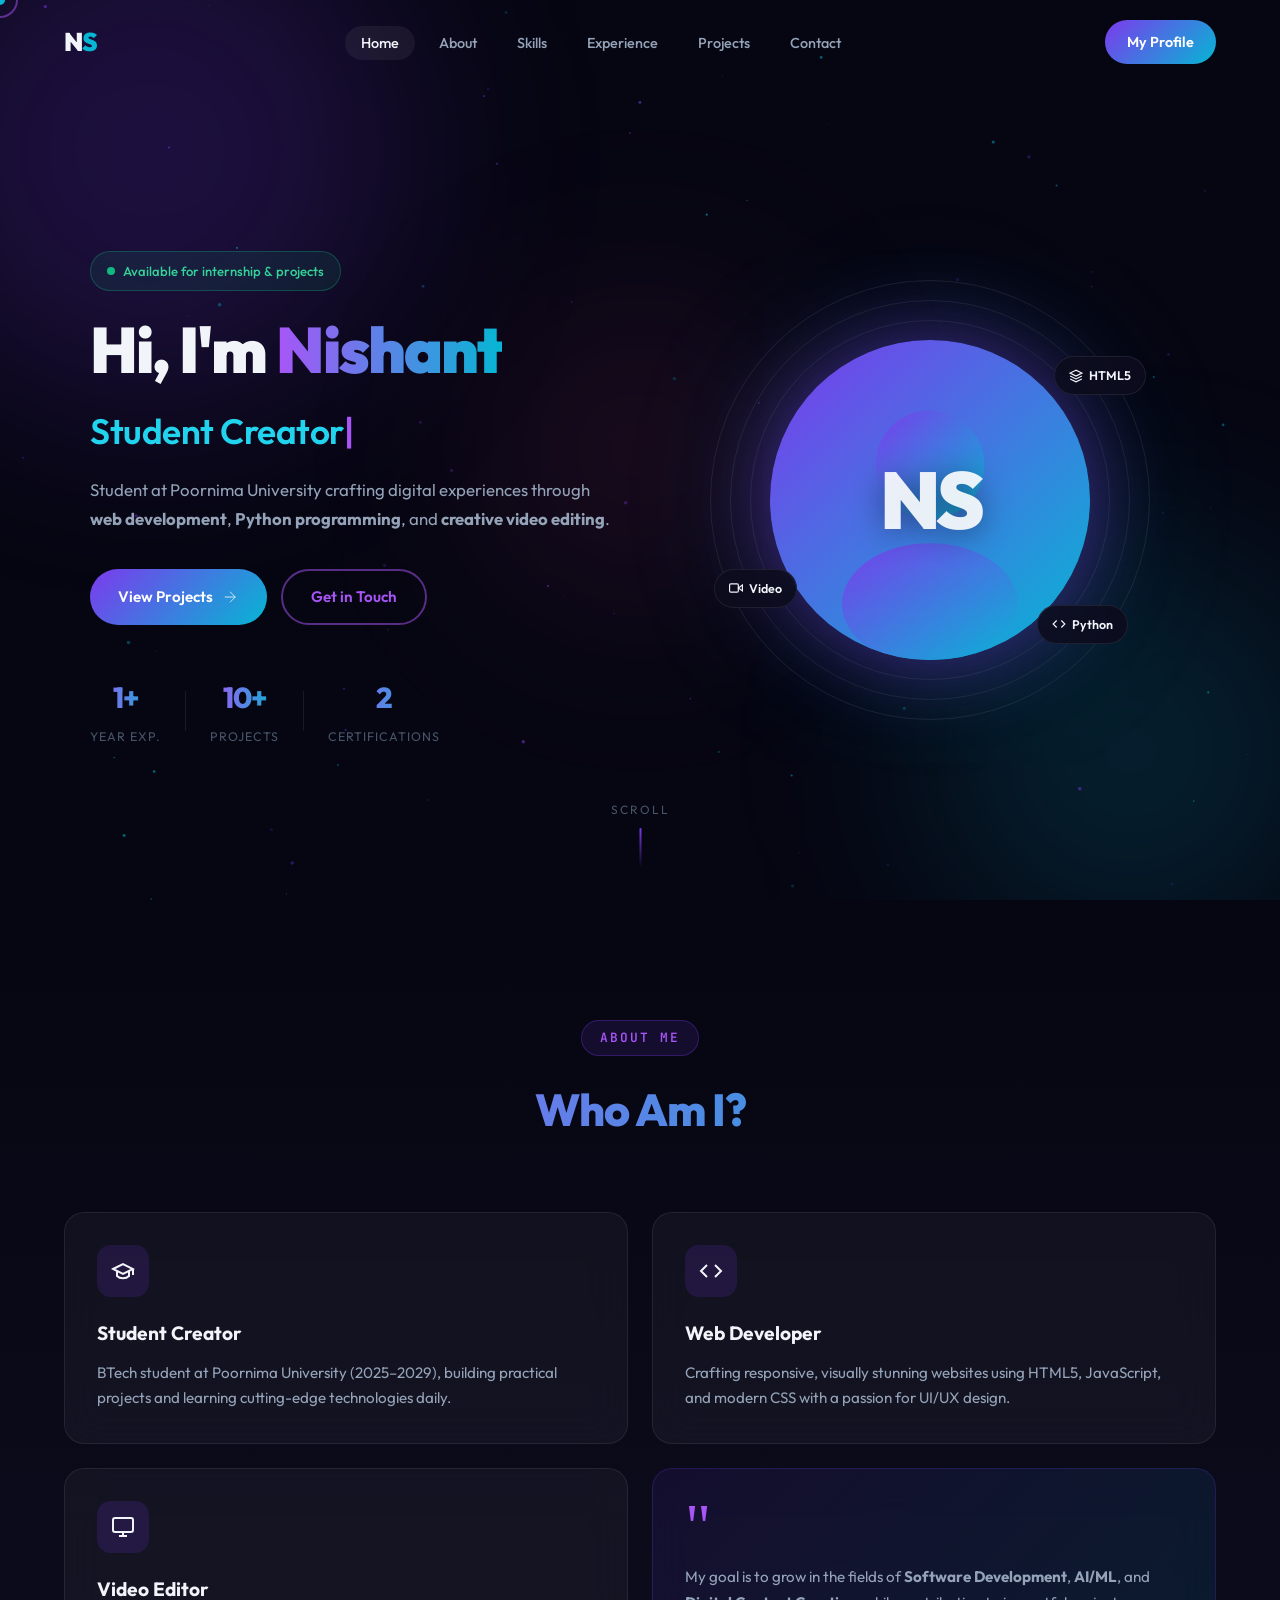
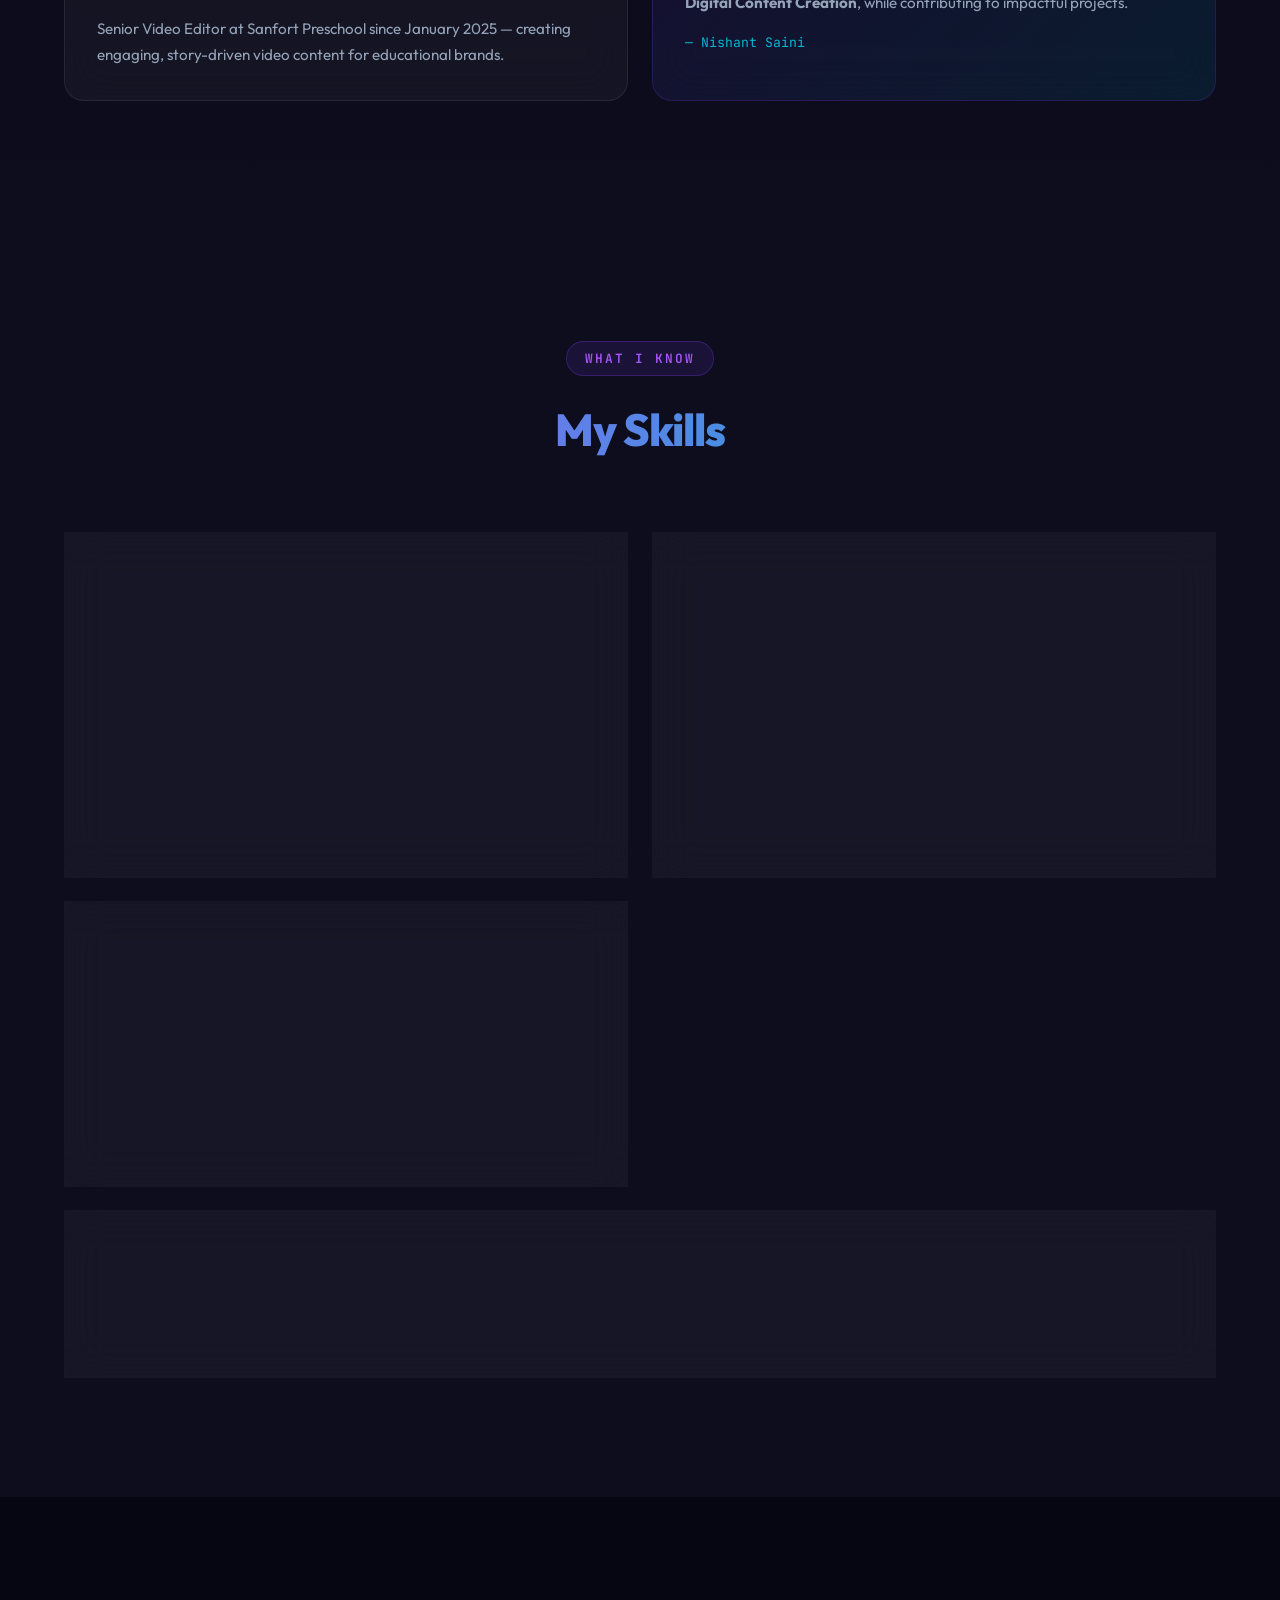
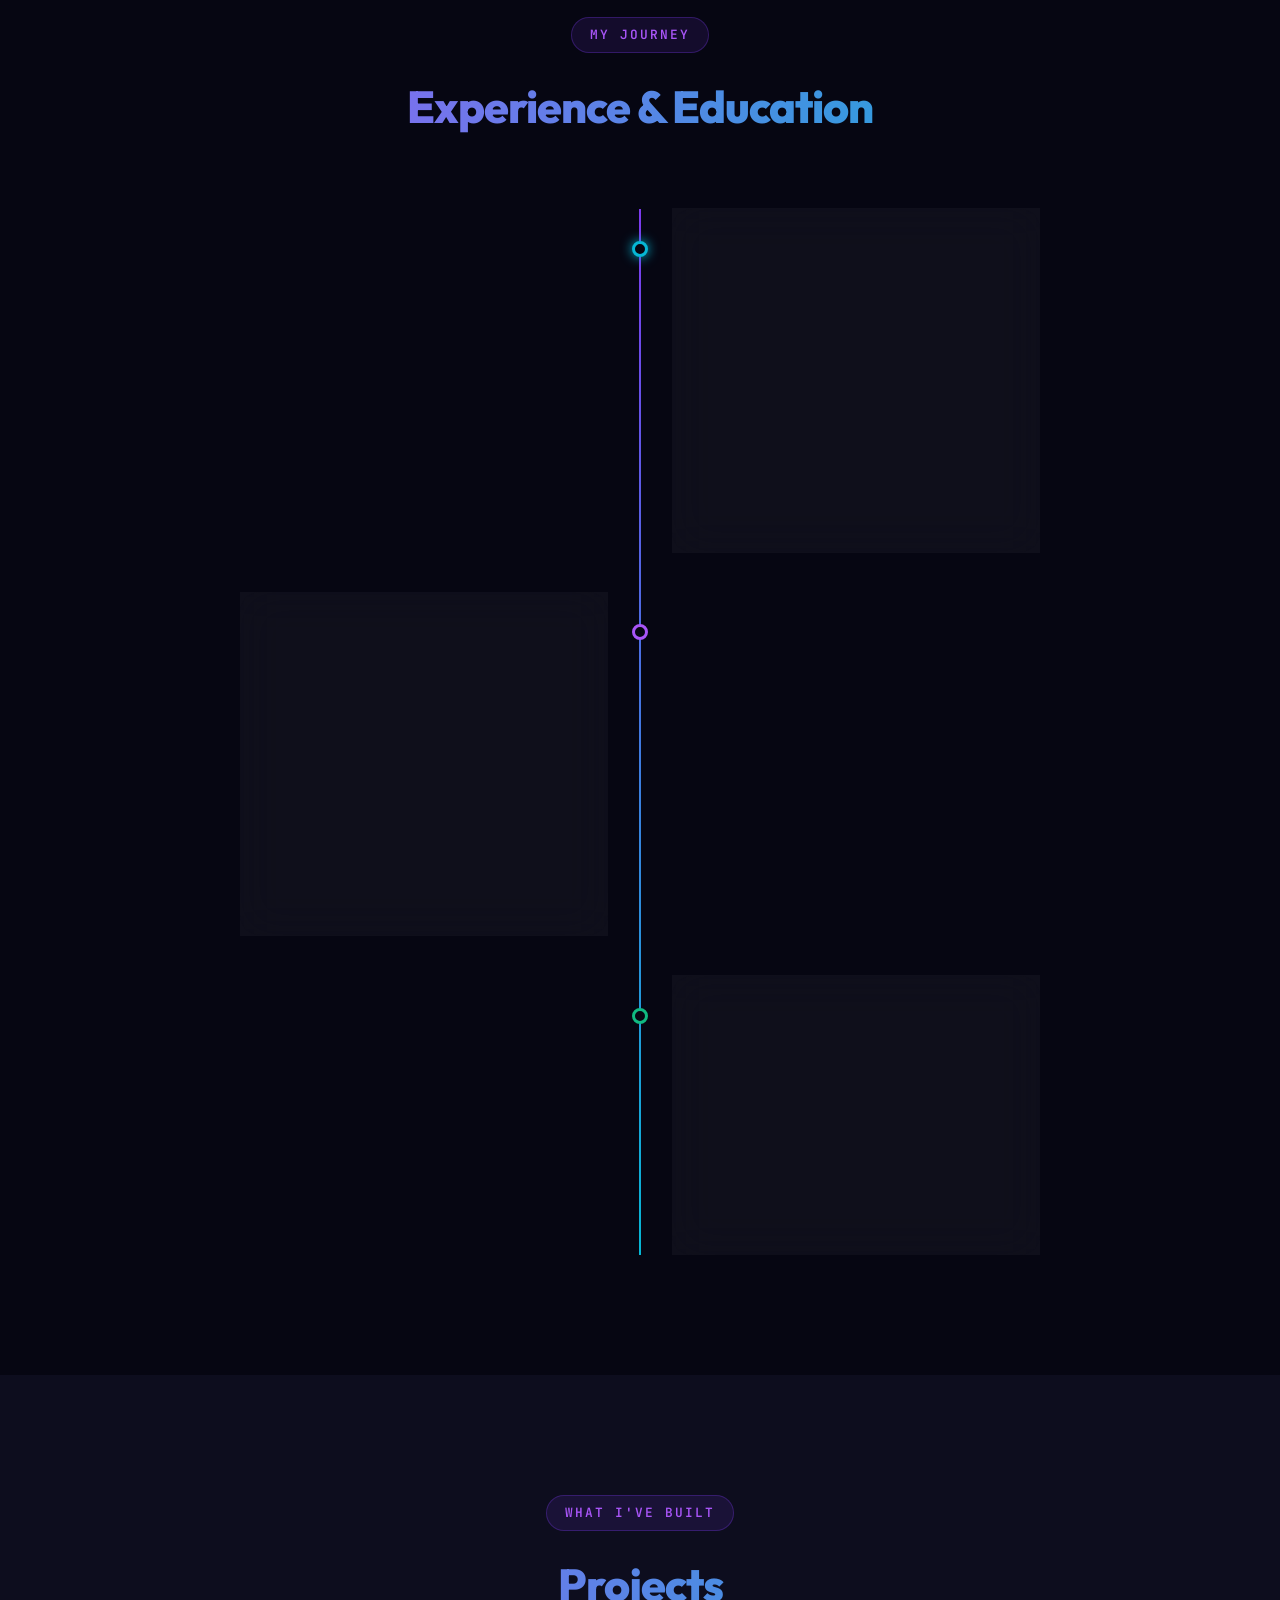
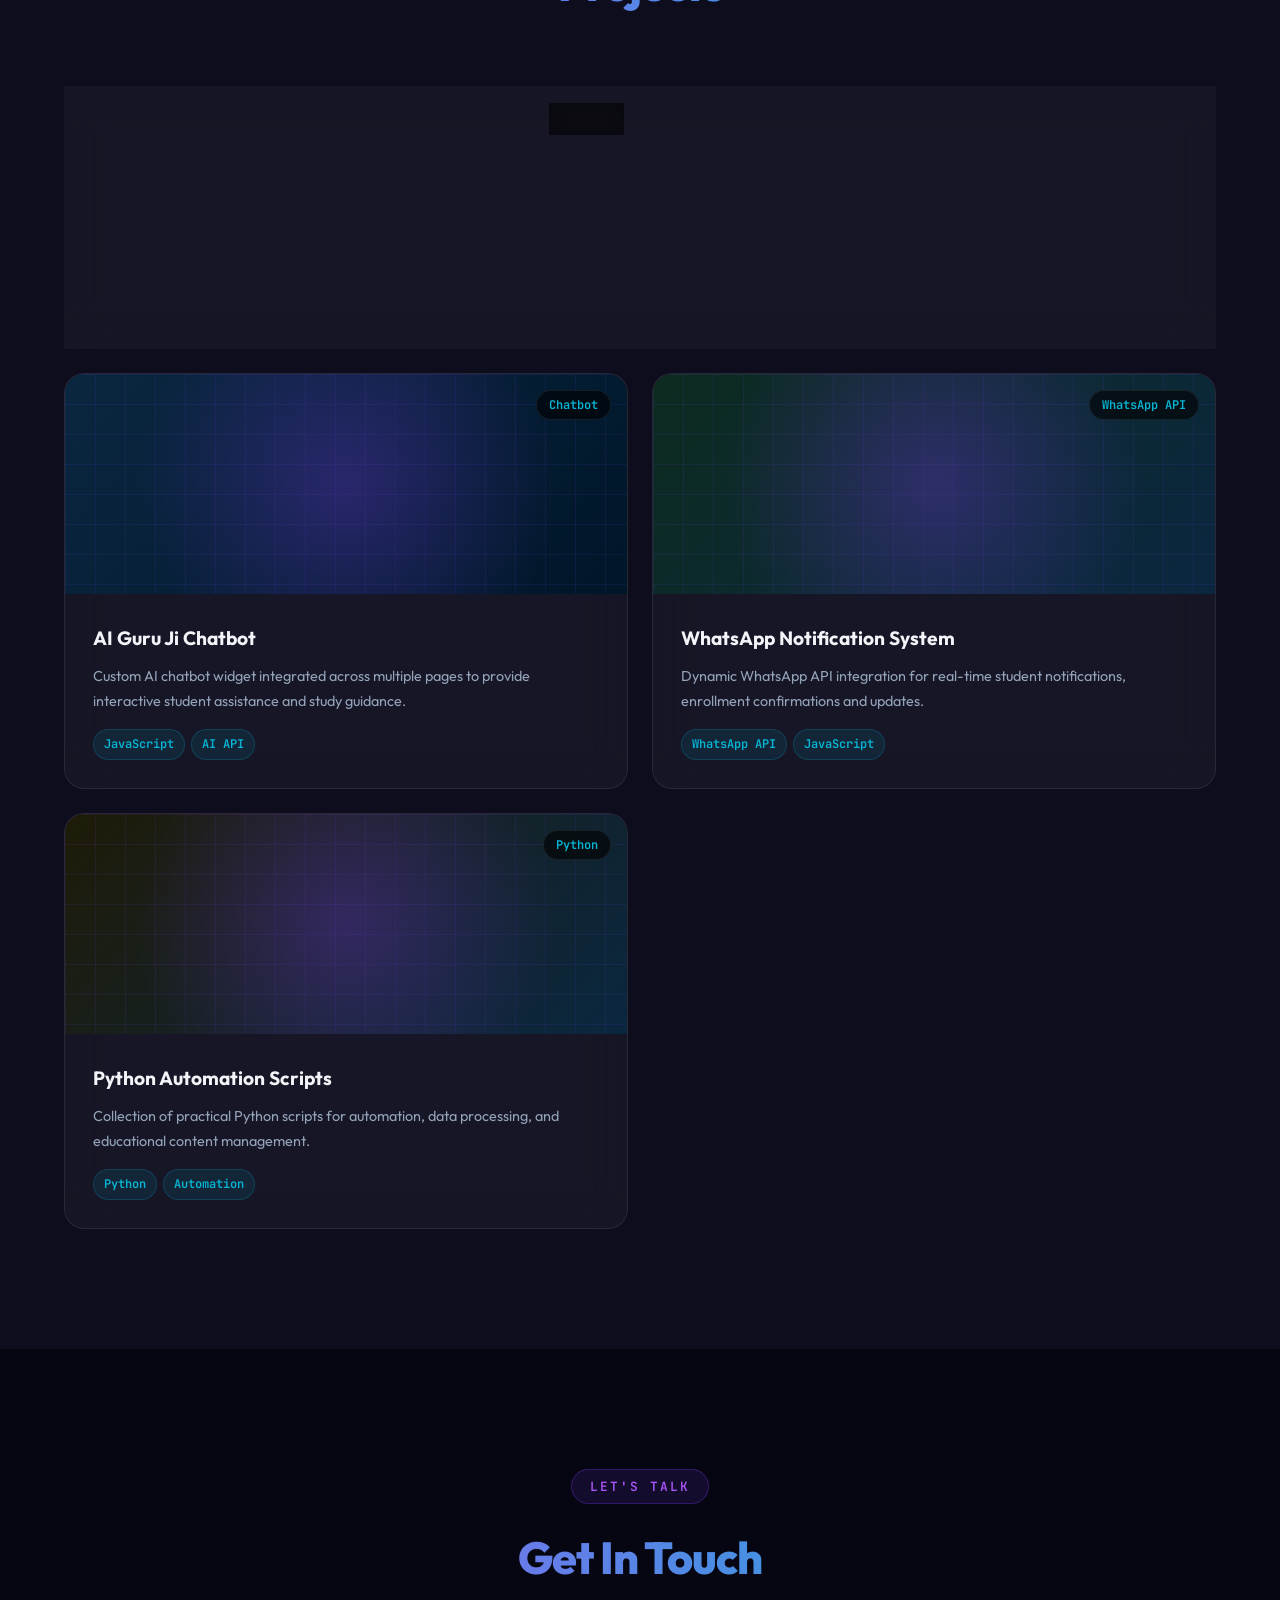
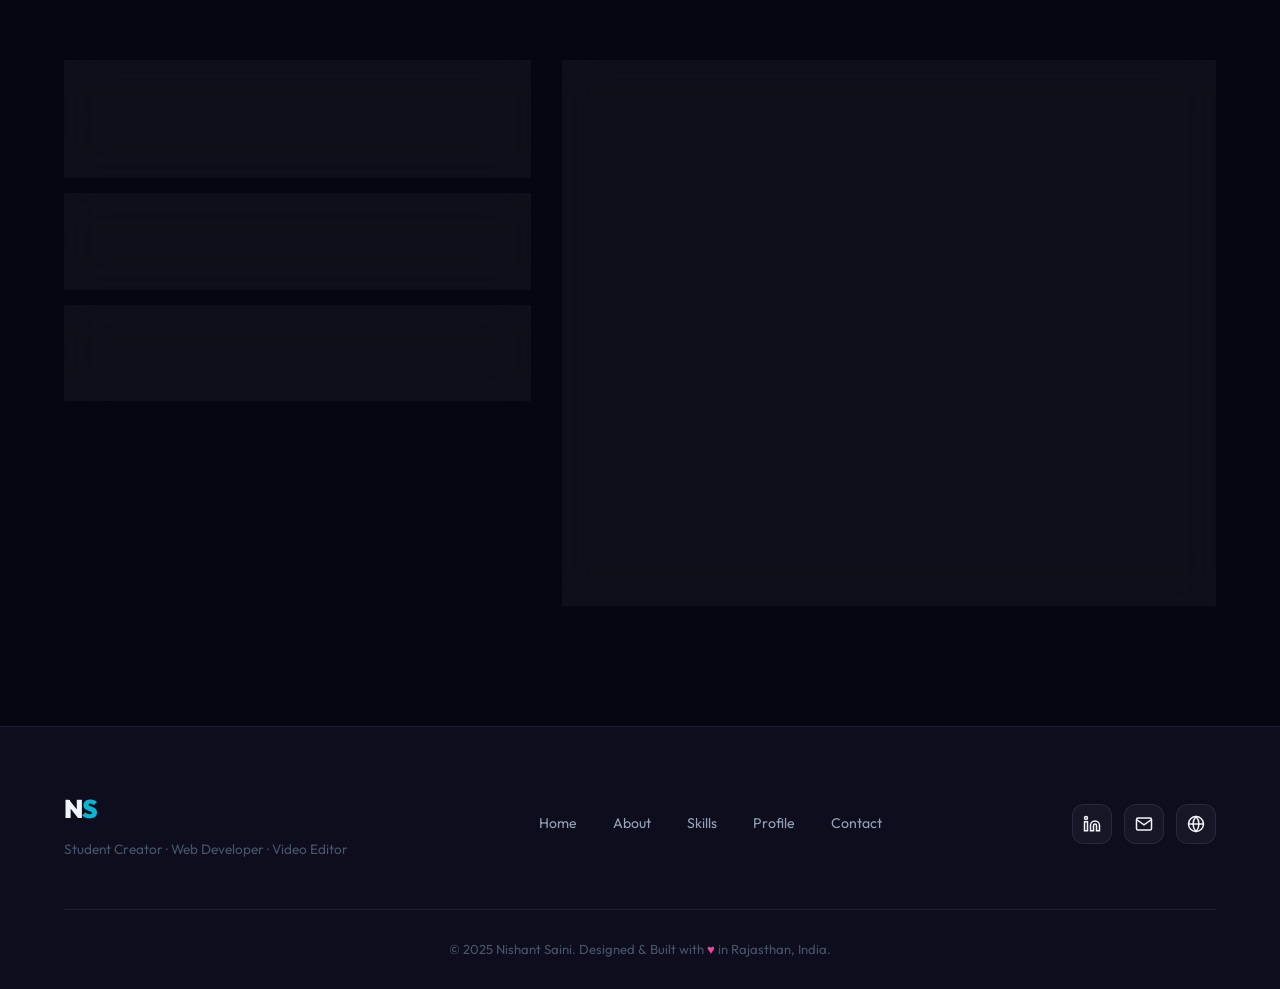
==== index.html @ 7b992e28 "Add files via upload" ====
<!DOCTYPE html>
<html lang="en">
<head>
  <meta charset="UTF-8" />
  <meta name="viewport" content="width=device-width, initial-scale=1.0" />
  <title>Nishant Saini | Web Developer & Student Creator</title>
  <meta name="description" content="Portfolio of Nishant Saini – Web Developer, Python Programmer & Video Editor studying at Poornima University, Jaipur." />
  <link rel="preconnect" href="https://fonts.googleapis.com" />
  <link rel="preconnect" href="https://fonts.gstatic.com" crossorigin />
  <link href="https://fonts.googleapis.com/css2?family=Outfit:wght@300;400;500;600;700;800;900&family=JetBrains+Mono:wght@400;500;700&display=swap" rel="stylesheet" />
  <link rel="stylesheet" href="style.css" />
</head>
<body>

  <!-- ───────────── CURSOR ───────────── -->
  <div class="cursor" id="cursor"></div>
  <div class="cursor-follower" id="cursorFollower"></div>

  <!-- ───────────── LOADER ───────────── -->
  <div class="loader" id="loader">
    <div class="loader-inner">
      <span class="loader-text">N<span class="accent">S</span></span>
      <div class="loader-bar"><div class="loader-fill"></div></div>
    </div>
  </div>

  <!-- ───────────── NAV ───────────── -->
  <nav class="navbar" id="navbar">
    <div class="nav-container">
      <a href="index.html" class="nav-logo">N<span class="accent">S</span></a>
      <ul class="nav-links" id="navLinks">
        <li><a href="#home" class="nav-link active" data-text="Home">Home</a></li>
        <li><a href="#about" class="nav-link" data-text="About">About</a></li>
        <li><a href="#skills" class="nav-link" data-text="Skills">Skills</a></li>
        <li><a href="#experience" class="nav-link" data-text="Experience">Experience</a></li>
        <li><a href="#projects" class="nav-link" data-text="Projects">Projects</a></li>
        <li><a href="#contact" class="nav-link" data-text="Contact">Contact</a></li>
      </ul>
      <a href="profile.html" class="btn-primary nav-cta">My Profile</a>
      <button class="hamburger" id="hamburger" aria-label="Toggle menu">
        <span></span><span></span><span></span>
      </button>
    </div>
  </nav>

  <!-- ───────────── HERO ───────────── -->
  <section class="hero" id="home">
    <div class="hero-bg">
      <div class="orb orb-1"></div>
      <div class="orb orb-2"></div>
      <div class="orb orb-3"></div>
      <canvas id="particleCanvas"></canvas>
    </div>
    <div class="hero-content container">
      <div class="hero-text">
        <div class="hero-badge">
          <span class="badge-dot"></span>
          Available for internship & projects
        </div>
        <h1 class="hero-title">
          Hi, I'm <span class="gradient-text">Nishant</span><br />
          <span class="typed-wrapper">
            <span id="typed"></span><span class="typed-cursor">|</span>
          </span>
        </h1>
        <p class="hero-desc">
          Student at Poornima University crafting digital experiences through
          <strong>web development</strong>, <strong>Python programming</strong>, and
          <strong>creative video editing</strong>.
        </p>
        <div class="hero-actions">
          <a href="#projects" class="btn-primary">View Projects <svg viewBox="0 0 24 24"><path d="M5 12h14M12 5l7 7-7 7"/></svg></a>
          <a href="#contact" class="btn-outline">Get in Touch</a>
        </div>
        <div class="hero-stats">
          <div class="stat-item">
            <span class="stat-num">1+</span>
            <span class="stat-label">Year Exp.</span>
          </div>
          <div class="stat-divider"></div>
          <div class="stat-item">
            <span class="stat-num">10+</span>
            <span class="stat-label">Projects</span>
          </div>
          <div class="stat-divider"></div>
          <div class="stat-item">
            <span class="stat-num">2</span>
            <span class="stat-label">Certifications</span>
          </div>
        </div>
      </div>
      <div class="hero-visual">
        <div class="avatar-wrapper">
          <div class="avatar-ring ring-1"></div>
          <div class="avatar-ring ring-2"></div>
          <div class="avatar-ring ring-3"></div>
          <div class="avatar-core">
            <svg viewBox="0 0 200 200" xmlns="http://www.w3.org/2000/svg" class="avatar-svg">
              <defs>
                <linearGradient id="avatarGrad" x1="0%" y1="0%" x2="100%" y2="100%">
                  <stop offset="0%" style="stop-color:#7c3aed"/>
                  <stop offset="100%" style="stop-color:#06b6d4"/>
                </linearGradient>
              </defs>
              <circle cx="100" cy="100" r="100" fill="url(#avatarGrad)" opacity="0.15"/>
              <circle cx="100" cy="78" r="34" fill="url(#avatarGrad)" opacity="0.9"/>
              <ellipse cx="100" cy="165" rx="55" ry="38" fill="url(#avatarGrad)" opacity="0.9"/>
            </svg>
            <div class="avatar-initials">NS</div>
          </div>
          <div class="floating-badge badge-html">
            <svg viewBox="0 0 24 24" fill="none"><path d="M12 2L2 7l10 5 10-5-10-5zM2 17l10 5 10-5M2 12l10 5 10-5" stroke="currentColor" stroke-width="2"/></svg>
            HTML5
          </div>
          <div class="floating-badge badge-python">
            <svg viewBox="0 0 24 24" fill="none"><polyline points="16 18 22 12 16 6" stroke="currentColor" stroke-width="2"/><polyline points="8 6 2 12 8 18" stroke="currentColor" stroke-width="2"/></svg>
            Python
          </div>
          <div class="floating-badge badge-video">
            <svg viewBox="0 0 24 24" fill="none"><polygon points="23 7 16 12 23 17 23 7" stroke="currentColor" stroke-width="2"/><rect x="1" y="5" width="15" height="14" rx="2" stroke="currentColor" stroke-width="2"/></svg>
            Video
          </div>
        </div>
      </div>
    </div>
    <a href="#about" class="scroll-indicator">
      <span>Scroll</span>
      <div class="scroll-arrow"></div>
    </a>
  </section>

  <!-- ───────────── ABOUT ───────────── -->
  <section class="section about" id="about">
    <div class="container">
      <div class="section-header">
        <span class="section-tag">About Me</span>
        <h2 class="section-title">Who Am I?</h2>
      </div>
      <div class="about-grid">
        <div class="about-card glass">
          <div class="about-icon">
            <svg viewBox="0 0 24 24" fill="none"><path d="M22 10v6M2 10l10-5 10 5-10 5-10-5z" stroke="currentColor" stroke-width="2"/><path d="M6 12v5c3 3 9 3 12 0v-5" stroke="currentColor" stroke-width="2"/></svg>
          </div>
          <h3>Student Creator</h3>
          <p>BTech student at Poornima University (2025–2029), building practical projects and learning cutting-edge technologies daily.</p>
        </div>
        <div class="about-card glass">
          <div class="about-icon">
            <svg viewBox="0 0 24 24" fill="none"><polyline points="16 18 22 12 16 6" stroke="currentColor" stroke-width="2"/><polyline points="8 6 2 12 8 18" stroke="currentColor" stroke-width="2"/></svg>
          </div>
          <h3>Web Developer</h3>
          <p>Crafting responsive, visually stunning websites using HTML5, JavaScript, and modern CSS with a passion for UI/UX design.</p>
        </div>
        <div class="about-card glass">
          <div class="about-icon">
            <svg viewBox="0 0 24 24" fill="none"><rect x="2" y="3" width="20" height="14" rx="2" stroke="currentColor" stroke-width="2"/><line x1="8" y1="21" x2="16" y2="21" stroke="currentColor" stroke-width="2"/><line x1="12" y1="17" x2="12" y2="21" stroke="currentColor" stroke-width="2"/></svg>
          </div>
          <h3>Video Editor</h3>
          <p>Senior Video Editor at Sanfort Preschool since January 2025 — creating engaging, story-driven video content for educational brands.</p>
        </div>
        <div class="about-card glass highlight-card">
          <div class="about-quote">"</div>
          <p class="quote-text">My goal is to grow in the fields of <strong>Software Development</strong>, <strong>AI/ML</strong>, and <strong>Digital Content Creation</strong>, while contributing to impactful projects.</p>
          <div class="quote-author">— Nishant Saini</div>
        </div>
      </div>
    </div>
  </section>

  <!-- ───────────── SKILLS ───────────── -->
  <section class="section skills" id="skills">
    <div class="container">
      <div class="section-header">
        <span class="section-tag">What I Know</span>
        <h2 class="section-title">My Skills</h2>
      </div>
      <div class="skills-grid">
        <div class="skill-category glass">
          <h3 class="skill-cat-title">
            <span class="cat-icon">🌐</span> Web Development
          </h3>
          <div class="skill-bars">
            <div class="skill-bar-item">
              <div class="skill-info"><span>HTML5</span><span>90%</span></div>
              <div class="bar-bg"><div class="bar-fill" data-width="90" style="--w:90%"></div></div>
            </div>
            <div class="skill-bar-item">
              <div class="skill-info"><span>JavaScript</span><span>75%</span></div>
              <div class="bar-bg"><div class="bar-fill" data-width="75" style="--w:75%"></div></div>
            </div>
            <div class="skill-bar-item">
              <div class="skill-info"><span>CSS3 / UI Design</span><span>80%</span></div>
              <div class="bar-bg"><div class="bar-fill" data-width="80" style="--w:80%"></div></div>
            </div>
            <div class="skill-bar-item">
              <div class="skill-info"><span>WhatsApp API</span><span>65%</span></div>
              <div class="bar-bg"><div class="bar-fill" data-width="65" style="--w:65%"></div></div>
            </div>
          </div>
        </div>
        <div class="skill-category glass">
          <h3 class="skill-cat-title">
            <span class="cat-icon">🐍</span> Programming
          </h3>
          <div class="skill-bars">
            <div class="skill-bar-item">
              <div class="skill-info"><span>Python</span><span>78%</span></div>
              <div class="bar-bg"><div class="bar-fill" data-width="78" style="--w:78%"></div></div>
            </div>
            <div class="skill-bar-item">
              <div class="skill-info"><span>Problem Solving</span><span>72%</span></div>
              <div class="bar-bg"><div class="bar-fill" data-width="72" style="--w:72%"></div></div>
            </div>
          </div>
        </div>
        <div class="skill-category glass">
          <h3 class="skill-cat-title">
            <span class="cat-icon">🎬</span> Creative
          </h3>
          <div class="skill-bars">
            <div class="skill-bar-item">
              <div class="skill-info"><span>Video Editing</span><span>88%</span></div>
              <div class="bar-bg"><div class="bar-fill" data-width="88" style="--w:88%"></div></div>
            </div>
            <div class="skill-bar-item">
              <div class="skill-info"><span>UI/UX Design</span><span>70%</span></div>
              <div class="bar-bg"><div class="bar-fill" data-width="70" style="--w:70%"></div></div>
            </div>
            <div class="skill-bar-item">
              <div class="skill-info"><span>Content Creation</span><span>82%</span></div>
              <div class="bar-bg"><div class="bar-fill" data-width="82" style="--w:82%"></div></div>
            </div>
          </div>
        </div>
        <div class="skill-tags-card glass">
          <h3 class="skill-cat-title"><span class="cat-icon">⚡</span> Tech Stack</h3>
          <div class="tag-cloud">
            <span class="tag">HTML5</span>
            <span class="tag">CSS3</span>
            <span class="tag">JavaScript</span>
            <span class="tag">Python</span>
            <span class="tag">WhatsApp API</span>
            <span class="tag">Git</span>
            <span class="tag">Responsive Design</span>
            <span class="tag">UI/UX</span>
            <span class="tag">Video Editing</span>
            <span class="tag">AI/ML</span>
          </div>
        </div>
      </div>
    </div>
  </section>

  <!-- ───────────── EXPERIENCE ───────────── -->
  <section class="section experience" id="experience">
    <div class="container">
      <div class="section-header">
        <span class="section-tag">My Journey</span>
        <h2 class="section-title">Experience & Education</h2>
      </div>
      <div class="timeline">
        <div class="timeline-item right">
          <div class="timeline-dot active"></div>
          <div class="timeline-card glass">
            <div class="timeline-badge work">Work</div>
            <h3>Senior Video Editor</h3>
            <h4>Sanfort Preschool</h4>
            <span class="timeline-date">
              <svg viewBox="0 0 24 24" fill="none"><rect x="3" y="4" width="18" height="18" rx="2" stroke="currentColor" stroke-width="2"/><line x1="16" y1="2" x2="16" y2="6" stroke="currentColor" stroke-width="2"/><line x1="8" y1="2" x2="8" y2="6" stroke="currentColor" stroke-width="2"/></svg>
              Jan 2025 – Present · 1 yr 2 mos
            </span>
            <p>Producing and editing high-quality educational video content for a leading preschool brand across Rajasthan, ensuring compelling storytelling and brand consistency.</p>
            <div class="tl-tags"><span>Video Editing</span><span>Content Strategy</span><span>Branding</span></div>
          </div>
        </div>
        <div class="timeline-item left">
          <div class="timeline-dot edu"></div>
          <div class="timeline-card glass">
            <div class="timeline-badge edu">Education</div>
            <h3>Bachelor of Technology (BTech)</h3>
            <h4>Poornima University, Jaipur</h4>
            <span class="timeline-date">
              <svg viewBox="0 0 24 24" fill="none"><rect x="3" y="4" width="18" height="18" rx="2" stroke="currentColor" stroke-width="2"/><line x1="16" y1="2" x2="16" y2="6" stroke="currentColor" stroke-width="2"/><line x1="8" y1="2" x2="8" y2="6" stroke="currentColor" stroke-width="2"/></svg>
              Aug 2025 – Aug 2029
            </span>
            <p>Pursuing a BTech degree with focus on software development, Artificial Intelligence, and Machine Learning. Actively building projects and participating in tech events.</p>
            <div class="tl-tags"><span>Software Dev</span><span>AI/ML</span><span>Networking</span></div>
          </div>
        </div>
        <div class="timeline-item right">
          <div class="timeline-dot cert"></div>
          <div class="timeline-card glass">
            <div class="timeline-badge cert">Certifications</div>
            <h3>Tech Certifications</h3>
            <h4>Multiple Achievements</h4>
            <span class="timeline-date">
              <svg viewBox="0 0 24 24" fill="none"><rect x="3" y="4" width="18" height="18" rx="2" stroke="currentColor" stroke-width="2"/><line x1="16" y1="2" x2="16" y2="6" stroke="currentColor" stroke-width="2"/><line x1="8" y1="2" x2="8" y2="6" stroke="currentColor" stroke-width="2"/></svg>
              2025
            </span>
            <ul class="cert-list">
              <li>🏆 Pravaah'25 – Annual Tech Fest</li>
              <li>🏙️ Jaipur 2047 Summit</li>
            </ul>
          </div>
        </div>
      </div>
    </div>
  </section>

  <!-- ───────────── PROJECTS ───────────── -->
  <section class="section projects" id="projects">
    <div class="container">
      <div class="section-header">
        <span class="section-tag">What I've Built</span>
        <h2 class="section-title">Projects</h2>
      </div>
      <div class="projects-grid">
        <div class="project-card glass featured">
          <div class="project-glow"></div>
          <div class="project-img project-img-1">
            <div class="project-overlay">
              <span class="proj-tag">Web App</span>
            </div>
          </div>
          <div class="project-body">
            <h3>EduPulse LMS Platform</h3>
            <p>A comprehensive Learning Management System with student dashboards, syllabus pages, test series, and fee management built with vanilla HTML/CSS/JS.</p>
            <div class="proj-tech"><span>HTML5</span><span>CSS3</span><span>JavaScript</span></div>
          </div>
        </div>
        <div class="project-card glass">
          <div class="project-glow"></div>
          <div class="project-img project-img-2">
            <div class="project-overlay">
              <span class="proj-tag">Chatbot</span>
            </div>
          </div>
          <div class="project-body">
            <h3>AI Guru Ji Chatbot</h3>
            <p>Custom AI chatbot widget integrated across multiple pages to provide interactive student assistance and study guidance.</p>
            <div class="proj-tech"><span>JavaScript</span><span>AI API</span></div>
          </div>
        </div>
        <div class="project-card glass">
          <div class="project-glow"></div>
          <div class="project-img project-img-3">
            <div class="project-overlay">
              <span class="proj-tag">WhatsApp API</span>
            </div>
          </div>
          <div class="project-body">
            <h3>WhatsApp Notification System</h3>
            <p>Dynamic WhatsApp API integration for real-time student notifications, enrollment confirmations and updates.</p>
            <div class="proj-tech"><span>WhatsApp API</span><span>JavaScript</span></div>
          </div>
        </div>
        <div class="project-card glass">
          <div class="project-glow"></div>
          <div class="project-img project-img-4">
            <div class="project-overlay">
              <span class="proj-tag">Python</span>
            </div>
          </div>
          <div class="project-body">
            <h3>Python Automation Scripts</h3>
            <p>Collection of practical Python scripts for automation, data processing, and educational content management.</p>
            <div class="proj-tech"><span>Python</span><span>Automation</span></div>
          </div>
        </div>
      </div>
    </div>
  </section>

  <!-- ───────────── CONTACT ───────────── -->
  <section class="section contact" id="contact">
    <div class="container">
      <div class="section-header">
        <span class="section-tag">Let's Talk</span>
        <h2 class="section-title">Get In Touch</h2>
      </div>
      <div class="contact-grid">
        <div class="contact-info">
          <div class="contact-card glass">
            <div class="contact-icon">
              <svg viewBox="0 0 24 24" fill="none"><path d="M21 10c0 7-9 13-9 13s-9-6-9-13a9 9 0 0118 0z" stroke="currentColor" stroke-width="2"/><circle cx="12" cy="10" r="3" stroke="currentColor" stroke-width="2"/></svg>
            </div>
            <div>
              <h4>Location</h4>
              <p>114-115 Jyoti Colony, Near Bus Stand,<br />Hanumangarh Junction, 335512 (Raj.)</p>
            </div>
          </div>
          <div class="contact-card glass">
            <div class="contact-icon">
              <svg viewBox="0 0 24 24" fill="none"><path d="M4 4h16c1.1 0 2 .9 2 2v12c0 1.1-.9 2-2 2H4c-1.1 0-2-.9-2-2V6c0-1.1.9-2 2-2z" stroke="currentColor" stroke-width="2"/><polyline points="22,6 12,13 2,6" stroke="currentColor" stroke-width="2"/></svg>
            </div>
            <div>
              <h4>Email</h4>
              <a href="mailto:nishant.sanfort@gmail.com">nishant.sanfort@gmail.com</a>
            </div>
          </div>
          <div class="contact-card glass">
            <div class="contact-icon">
              <svg viewBox="0 0 24 24" fill="none"><path d="M16 8a6 6 0 016 6v7h-4v-7a2 2 0 00-2-2 2 2 0 00-2 2v7h-4v-7a6 6 0 016-6zM2 9h4v12H2z" stroke="currentColor" stroke-width="2"/><circle cx="4" cy="4" r="2" stroke="currentColor" stroke-width="2"/></svg>
            </div>
            <div>
              <h4>LinkedIn</h4>
              <a href="https://www.linkedin.com/in/nishant-saini-877976382" target="_blank" rel="noopener">nishant-saini-877976382</a>
            </div>
          </div>
        </div>
        <form class="contact-form glass" id="contactForm">
          <h3>Send a Message</h3>
          <div class="form-row">
            <div class="form-group">
              <label for="fname">Full Name</label>
              <input type="text" id="fname" placeholder="Your Name" required />
            </div>
            <div class="form-group">
              <label for="femail">Email Address</label>
              <input type="email" id="femail" placeholder="your@email.com" required />
            </div>
          </div>
          <div class="form-group">
            <label for="fsubject">Subject</label>
            <input type="text" id="fsubject" placeholder="What's this about?" required />
          </div>
          <div class="form-group">
            <label for="fmessage">Message</label>
            <textarea id="fmessage" rows="5" placeholder="Tell me about your project or idea..." required></textarea>
          </div>
          <button type="submit" class="btn-primary full-w" id="sendBtn">
            Send Message
            <svg viewBox="0 0 24 24" fill="none"><line x1="22" y1="2" x2="11" y2="13" stroke="currentColor" stroke-width="2"/><polygon points="22 2 15 22 11 13 2 9 22 2" stroke="currentColor" stroke-width="2" fill="none"/></svg>
          </button>
          <div class="form-toast" id="formToast"></div>
        </form>
      </div>
    </div>
  </section>

  <!-- ───────────── FOOTER ───────────── -->
  <footer class="footer">
    <div class="container">
      <div class="footer-inner">
        <div class="footer-brand">
          <span class="nav-logo">N<span class="accent">S</span></span>
          <p>Student Creator · Web Developer · Video Editor</p>
        </div>
        <div class="footer-links">
          <a href="#home">Home</a>
          <a href="#about">About</a>
          <a href="#skills">Skills</a>
          <a href="profile.html">Profile</a>
          <a href="#contact">Contact</a>
        </div>
        <div class="footer-socials">
          <a href="https://www.linkedin.com/in/nishant-saini-877976382" target="_blank" class="social-btn" title="LinkedIn">
            <svg viewBox="0 0 24 24" fill="none"><path d="M16 8a6 6 0 016 6v7h-4v-7a2 2 0 00-2-2 2 2 0 00-2 2v7h-4v-7a6 6 0 016-6zM2 9h4v12H2z" stroke="currentColor" stroke-width="2"/><circle cx="4" cy="4" r="2" stroke="currentColor" stroke-width="2"/></svg>
          </a>
          <a href="mailto:nishant.sanfort@gmail.com" class="social-btn" title="Email">
            <svg viewBox="0 0 24 24" fill="none"><path d="M4 4h16c1.1 0 2 .9 2 2v12c0 1.1-.9 2-2 2H4c-1.1 0-2-.9-2-2V6c0-1.1.9-2 2-2z" stroke="currentColor" stroke-width="2"/><polyline points="22,6 12,13 2,6" stroke="currentColor" stroke-width="2"/></svg>
          </a>
          <a href="https://www.linkedin.com/in/nishant-saini-877976382" target="_blank" class="social-btn" title="Portfolio">
            <svg viewBox="0 0 24 24" fill="none"><circle cx="12" cy="12" r="10" stroke="currentColor" stroke-width="2"/><line x1="2" y1="12" x2="22" y2="12" stroke="currentColor" stroke-width="2"/><path d="M12 2a15.3 15.3 0 014 10 15.3 15.3 0 01-4 10 15.3 15.3 0 01-4-10 15.3 15.3 0 014-10z" stroke="currentColor" stroke-width="2"/></svg>
          </a>
        </div>
      </div>
      <div class="footer-bottom">
        <p>© 2025 Nishant Saini. Designed & Built with <span class="heart">♥</span> in Rajasthan, India.</p>
      </div>
    </div>
  </footer>

  <script src="script.js"></script>
</body>
</html>
---- style.css ----
/* =========================================================
   NISHANT SAINI PORTFOLIO — PREMIUM CSS
   Design System: Dark Luxury + Purple/Cyan Gradient
   ========================================================= */

/* ── Google Font Import ── */
@import url('https://fonts.googleapis.com/css2?family=Outfit:wght@300;400;500;600;700;800;900&family=JetBrains+Mono:wght@400;500;700&display=swap');

/* ──────────────── CSS VARIABLES ──────────────── */
:root {
  --clr-bg: #060612;
  --clr-bg2: #0d0d1e;
  --clr-card: rgba(255,255,255,0.04);
  --clr-card-border: rgba(255,255,255,0.08);
  --clr-purple: #7c3aed;
  --clr-purple-light: #a855f7;
  --clr-cyan: #06b6d4;
  --clr-cyan-light: #22d3ee;
  --clr-pink: #ec4899;
  --clr-green: #10b981;
  --clr-text: #f1f5f9;
  --clr-muted: #94a3b8;
  --clr-dimmed: #475569;
  --gradient: linear-gradient(135deg, var(--clr-purple), var(--clr-cyan));
  --gradient-text: linear-gradient(90deg, #a855f7, #06b6d4);
  --shadow-glow: 0 0 40px rgba(124,58,237,0.25);
  --shadow-card: 0 8px 32px rgba(0,0,0,0.4);
  --radius: 20px;
  --radius-sm: 12px;
  --transition: all 0.3s cubic-bezier(0.4,0,0.2,1);
  --font-main: 'Outfit', sans-serif;
  --font-mono: 'JetBrains Mono', monospace;
}

/* ──────────────── RESET & BASE ──────────────── */
*, *::before, *::after { box-sizing: border-box; margin: 0; padding: 0; }

html { scroll-behavior: smooth; font-size: 16px; }

body {
  font-family: var(--font-main);
  background-color: var(--clr-bg);
  color: var(--clr-text);
  overflow-x: hidden;
  line-height: 1.7;
}

body.no-scroll { overflow: hidden; }

a { text-decoration: none; color: inherit; transition: var(--transition); }

ul { list-style: none; }

img, svg { display: block; }

/* ──────────────── CURSOR ──────────────── */
.cursor {
  position: fixed;
  width: 10px;
  height: 10px;
  background: var(--clr-cyan);
  border-radius: 50%;
  pointer-events: none;
  z-index: 9999;
  transform: translate(-50%, -50%);
  transition: opacity 0.3s;
}
.cursor-follower {
  position: fixed;
  width: 36px;
  height: 36px;
  border: 2px solid rgba(168,85,247,0.5);
  border-radius: 50%;
  pointer-events: none;
  z-index: 9998;
  transform: translate(-50%, -50%);
  transition: transform 0.15s ease, left 0.15s ease, top 0.15s ease;
}

/* ──────────────── LOADER ──────────────── */
.loader {
  position: fixed; inset: 0;
  background: var(--clr-bg);
  z-index: 10000;
  display: flex;
  align-items: center;
  justify-content: center;
  transition: opacity 0.6s ease, visibility 0.6s ease;
}
.loader.hidden { opacity: 0; visibility: hidden; }
.loader-inner { text-align: center; }
.loader-text {
  font-size: 4rem;
  font-weight: 900;
  letter-spacing: -2px;
  background: var(--gradient-text);
  -webkit-background-clip: text;
  -webkit-text-fill-color: transparent;
  background-clip: text;
  display: block;
  margin-bottom: 20px;
}
.loader-bar {
  width: 200px;
  height: 4px;
  background: rgba(255,255,255,0.1);
  border-radius: 99px;
  overflow: hidden;
}
.loader-fill {
  height: 100%;
  background: var(--gradient);
  border-radius: 99px;
  animation: loadFill 1.5s ease forwards;
}
@keyframes loadFill {
  0% { width: 0; }
  100% { width: 100%; }
}

/* ──────────────── UTILITIES ──────────────── */
.container { max-width: 1200px; margin: 0 auto; padding: 0 24px; }
.accent { color: var(--clr-cyan); }
.gradient-text {
  background: var(--gradient-text);
  -webkit-background-clip: text;
  -webkit-text-fill-color: transparent;
  background-clip: text;
}
.glass {
  background: var(--clr-card);
  border: 1px solid var(--clr-card-border);
  backdrop-filter: blur(20px);
  -webkit-backdrop-filter: blur(20px);
  border-radius: var(--radius);
}
.btn-primary {
  display: inline-flex;
  align-items: center;
  gap: 8px;
  padding: 14px 28px;
  background: var(--gradient);
  color: #fff;
  font-family: var(--font-main);
  font-weight: 600;
  font-size: 0.95rem;
  border: none;
  border-radius: 99px;
  cursor: pointer;
  transition: var(--transition);
  position: relative;
  overflow: hidden;
}
.btn-primary::before {
  content: '';
  position: absolute; inset: 0;
  background: rgba(255,255,255,0.15);
  opacity: 0;
  transition: var(--transition);
}
.btn-primary:hover::before { opacity: 1; }
.btn-primary:hover { transform: translateY(-2px); box-shadow: 0 12px 40px rgba(124,58,237,0.4); }
.btn-primary svg { width: 18px; height: 18px; stroke: currentColor; fill: none; }

.btn-outline {
  display: inline-flex;
  align-items: center;
  gap: 8px;
  padding: 13px 28px;
  border: 2px solid rgba(168,85,247,0.5);
  color: var(--clr-purple-light);
  font-family: var(--font-main);
  font-weight: 600;
  font-size: 0.95rem;
  border-radius: 99px;
  cursor: pointer;
  transition: var(--transition);
}
.btn-outline:hover {
  border-color: var(--clr-purple-light);
  background: rgba(168,85,247,0.1);
  transform: translateY(-2px);
}

/* ──────────────── NAVBAR ──────────────── */
.navbar {
  position: fixed; top: 0; left: 0; right: 0;
  z-index: 1000;
  padding: 20px 0;
  transition: var(--transition);
}
.navbar.scrolled {
  background: rgba(6,6,18,0.85);
  backdrop-filter: blur(20px);
  -webkit-backdrop-filter: blur(20px);
  border-bottom: 1px solid var(--clr-card-border);
  padding: 14px 0;
}
.nav-container {
  display: flex;
  align-items: center;
  gap: 40px;
  max-width: 1200px;
  margin: 0 auto;
  padding: 0 24px;
}
.nav-logo {
  font-size: 1.6rem;
  font-weight: 900;
  letter-spacing: -1px;
  flex-shrink: 0;
}
.nav-links {
  display: flex;
  gap: 8px;
  flex: 1;
  justify-content: center;
}
.nav-link {
  padding: 8px 16px;
  font-size: 0.9rem;
  font-weight: 500;
  color: var(--clr-muted);
  border-radius: 99px;
  transition: var(--transition);
}
.nav-link:hover, .nav-link.active {
  color: var(--clr-text);
  background: rgba(255,255,255,0.06);
}
.nav-cta { padding: 10px 22px; font-size: 0.9rem; flex-shrink: 0; }
.hamburger {
  display: none;
  flex-direction: column;
  gap: 5px;
  background: none;
  border: none;
  cursor: pointer;
  padding: 4px;
  margin-left: auto;
}
.hamburger span {
  display: block;
  width: 24px;
  height: 2px;
  background: var(--clr-text);
  border-radius: 2px;
  transition: var(--transition);
}
.hamburger.open span:nth-child(1) { transform: translateY(7px) rotate(45deg); }
.hamburger.open span:nth-child(2) { opacity: 0; }
.hamburger.open span:nth-child(3) { transform: translateY(-7px) rotate(-45deg); }

/* ──────────────── HERO ──────────────── */
.hero {
  position: relative;
  min-height: 100vh;
  display: flex;
  align-items: center;
  overflow: hidden;
}
.hero-bg {
  position: absolute; inset: 0;
  z-index: 0;
}
.orb {
  position: absolute;
  border-radius: 50%;
  filter: blur(100px);
  animation: orbFloat 8s ease-in-out infinite;
}
.orb-1 {
  width: 500px; height: 500px;
  background: rgba(124,58,237,0.2);
  top: -100px; left: -100px;
  animation-delay: 0s;
}
.orb-2 {
  width: 400px; height: 400px;
  background: rgba(6,182,212,0.15);
  bottom: -50px; right: -50px;
  animation-delay: -3s;
}
.orb-3 {
  width: 300px; height: 300px;
  background: rgba(236,72,153,0.1);
  top: 50%; left: 50%;
  transform: translate(-50%, -50%);
  animation-delay: -5s;
}
@keyframes orbFloat {
  0%, 100% { transform: translate(0, 0); }
  50% { transform: translate(30px, -30px); }
}
.orb-3 { animation-name: orbFloat3; }
@keyframes orbFloat3 {
  0%, 100% { transform: translate(-50%, -50%); }
  50% { transform: translate(calc(-50% + 20px), calc(-50% + 20px)); }
}
#particleCanvas { position: absolute; inset: 0; width: 100%; height: 100%; }

.hero-content {
  position: relative; z-index: 1;
  display: grid;
  grid-template-columns: 1fr 1fr;
  gap: 60px;
  align-items: center;
  padding-top: 100px;
  min-height: 100vh;
}
.hero-badge {
  display: inline-flex;
  align-items: center;
  gap: 8px;
  padding: 8px 16px;
  background: rgba(16,185,129,0.1);
  border: 1px solid rgba(16,185,129,0.3);
  border-radius: 99px;
  font-size: 0.82rem;
  font-weight: 500;
  color: #34d399;
  margin-bottom: 24px;
}
.badge-dot {
  width: 8px; height: 8px;
  background: #10b981;
  border-radius: 50%;
  animation: pulse 2s ease-in-out infinite;
}
@keyframes pulse {
  0%, 100% { box-shadow: 0 0 0 0 rgba(16,185,129,0.4); }
  50% { box-shadow: 0 0 0 6px rgba(16,185,129,0); }
}
.hero-title {
  font-size: clamp(2.4rem, 5vw, 4rem);
  font-weight: 900;
  line-height: 1.1;
  letter-spacing: -2px;
  margin-bottom: 20px;
}
.typed-wrapper {
  display: inline-block;
  font-size: clamp(1.4rem, 3vw, 2.2rem);
  font-weight: 600;
  color: var(--clr-muted);
  letter-spacing: -0.5px;
}
#typed { color: var(--clr-cyan-light); }
.typed-cursor {
  animation: blink 0.9s step-end infinite;
  color: var(--clr-purple-light);
}
@keyframes blink { 50% { opacity: 0; } }
.hero-desc { font-size: 1.05rem; color: var(--clr-muted); margin-bottom: 36px; max-width: 520px; }
.hero-actions { display: flex; gap: 14px; flex-wrap: wrap; margin-bottom: 48px; }
.hero-stats { display: flex; align-items: center; gap: 24px; }
.stat-item { text-align: center; }
.stat-num {
  display: block;
  font-size: 1.8rem;
  font-weight: 800;
  background: var(--gradient-text);
  -webkit-background-clip: text;
  -webkit-text-fill-color: transparent;
  background-clip: text;
  letter-spacing: -1px;
}
.stat-label { font-size: 0.78rem; color: var(--clr-dimmed); text-transform: uppercase; letter-spacing: 1px; }
.stat-divider { width: 1px; height: 40px; background: var(--clr-card-border); }

/* ── Avatar ── */
.hero-visual { position: relative; display: flex; align-items: center; justify-content: center; }
.avatar-wrapper { position: relative; width: 360px; height: 360px; }
.avatar-ring {
  position: absolute; inset: 0;
  border-radius: 50%;
  border: 1px solid var(--clr-card-border);
  animation: ringExpand 4s ease-in-out infinite;
}
.ring-1 { animation-delay: 0s; }
.ring-2 { inset: -20px; animation-delay: -1.3s; }
.ring-3 { inset: -40px; animation-delay: -2.6s; }
@keyframes ringExpand {
  0%, 100% { transform: scale(1); opacity: 0.4; }
  50% { transform: scale(1.03); opacity: 0.8; }
}
.avatar-core {
  position: absolute; inset: 20px;
  border-radius: 50%;
  background: var(--gradient);
  display: flex;
  align-items: center;
  justify-content: center;
  box-shadow: 0 0 80px rgba(124,58,237,0.5), 0 0 160px rgba(6,182,212,0.2);
  overflow: hidden;
}
.avatar-svg { width: 100%; height: 100%; position: absolute; inset: 0; }
.avatar-initials {
  position: relative; z-index: 1;
  font-size: 5rem;
  font-weight: 900;
  letter-spacing: -4px;
  color: rgba(255,255,255,0.9);
  text-shadow: 0 4px 30px rgba(0,0,0,0.4);
}
.floating-badge {
  position: absolute;
  display: flex;
  align-items: center;
  gap: 6px;
  padding: 8px 14px;
  background: rgba(13,13,30,0.9);
  border: 1px solid var(--clr-card-border);
  border-radius: 99px;
  font-size: 0.78rem;
  font-weight: 600;
  backdrop-filter: blur(10px);
  animation: floatBadge 4s ease-in-out infinite;
}
.floating-badge svg { width: 14px; height: 14px; stroke: var(--clr-cyan); }
.badge-html { top: 10%; right: -10%; animation-delay: 0s; }
.badge-python { bottom: 10%; right: -5%; animation-delay: -1.5s; }
.badge-video { bottom: 20%; left: -10%; animation-delay: -2.5s; }
@keyframes floatBadge {
  0%, 100% { transform: translateY(0); }
  50% { transform: translateY(-8px); }
}

/* ── Scroll Indicator ── */
.scroll-indicator {
  position: absolute;
  bottom: 32px;
  left: 50%;
  transform: translateX(-50%);
  display: flex;
  flex-direction: column;
  align-items: center;
  gap: 8px;
  font-size: 0.75rem;
  color: var(--clr-dimmed);
  text-transform: uppercase;
  letter-spacing: 2px;
  z-index: 1;
  animation: scrollBob 2s ease-in-out infinite;
}
.scroll-arrow {
  width: 2px; height: 40px;
  background: linear-gradient(to bottom, var(--clr-purple), transparent);
  border-radius: 2px;
}
@keyframes scrollBob {
  0%, 100% { transform: translateX(-50%) translateY(0); }
  50% { transform: translateX(-50%) translateY(6px); }
}

/* ──────────────── SECTIONS ──────────────── */
.section { padding: 120px 0; }
.section-header { text-align: center; margin-bottom: 64px; }
.section-tag {
  display: inline-block;
  padding: 6px 18px;
  background: rgba(124,58,237,0.12);
  border: 1px solid rgba(124,58,237,0.3);
  border-radius: 99px;
  font-size: 0.8rem;
  font-weight: 600;
  color: var(--clr-purple-light);
  text-transform: uppercase;
  letter-spacing: 2px;
  margin-bottom: 16px;
  font-family: var(--font-mono);
}
.section-title {
  font-size: clamp(1.8rem, 4vw, 2.8rem);
  font-weight: 800;
  letter-spacing: -1px;
  background: var(--gradient-text);
  -webkit-background-clip: text;
  -webkit-text-fill-color: transparent;
  background-clip: text;
}

/* ──────────────── ABOUT ──────────────── */
.about { background: linear-gradient(180deg, var(--clr-bg) 0%, var(--clr-bg2) 100%); }
.about-grid {
  display: grid;
  grid-template-columns: repeat(2, 1fr);
  gap: 24px;
}
.about-card {
  padding: 32px;
  transition: var(--transition);
  position: relative;
  overflow: hidden;
}
.about-card::before {
  content: '';
  position: absolute;
  top: 0; left: 0; right: 0;
  height: 3px;
  background: var(--gradient);
  transform: scaleX(0);
  transition: var(--transition);
}
.about-card:hover::before { transform: scaleX(1); }
.about-card:hover { transform: translateY(-4px); box-shadow: var(--shadow-glow); }
.about-icon {
  width: 52px; height: 52px;
  background: rgba(124,58,237,0.15);
  border-radius: 14px;
  display: flex;
  align-items: center;
  justify-content: center;
  margin-bottom: 20px;
}
.about-icon svg { width: 24px; height: 24px; stroke: var(--clr-purple-light); }
.about-card h3 { font-size: 1.2rem; font-weight: 700; margin-bottom: 10px; }
.about-card p { color: var(--clr-muted); font-size: 0.95rem; }
.highlight-card {
  background: linear-gradient(135deg, rgba(124,58,237,0.1), rgba(6,182,212,0.1));
  border-color: rgba(124,58,237,0.2);
}
.about-quote {
  font-size: 4rem;
  font-family: Georgia, serif;
  line-height: 0.8;
  color: var(--clr-purple-light);
  margin-bottom: 12px;
}
.quote-text { color: var(--clr-text); font-size: 1rem; margin-bottom: 16px; }
.quote-author {
  font-family: var(--font-mono);
  font-size: 0.82rem;
  color: var(--clr-cyan);
}

/* ──────────────── SKILLS ──────────────── */
.skills { background: var(--clr-bg2); }
.skills-grid {
  display: grid;
  grid-template-columns: repeat(2, 1fr);
  gap: 24px;
}
.skill-category { padding: 32px; }
.skill-cat-title {
  font-size: 1.1rem;
  font-weight: 700;
  margin-bottom: 24px;
  display: flex;
  align-items: center;
  gap: 10px;
}
.cat-icon { font-size: 1.3rem; }
.skill-bars { display: flex; flex-direction: column; gap: 20px; }
.skill-bar-item {}
.skill-info {
  display: flex;
  justify-content: space-between;
  margin-bottom: 8px;
  font-size: 0.88rem;
}
.skill-info span:first-child { color: var(--clr-text); font-weight: 500; }
.skill-info span:last-child { color: var(--clr-cyan); font-family: var(--font-mono); font-weight: 700; }
.bar-bg {
  height: 8px;
  background: rgba(255,255,255,0.06);
  border-radius: 99px;
  overflow: hidden;
}
.bar-fill {
  height: 100%;
  background: var(--gradient);
  border-radius: 99px;
  width: 0;
  transition: width 1.4s cubic-bezier(0.4,0,0.2,1);
}
.bar-fill.animated { width: var(--w); }

.skill-tags-card {
  grid-column: 1 / -1;
  padding: 32px;
}
.tag-cloud { display: flex; flex-wrap: wrap; gap: 10px; margin-top: 8px; }
.tag {
  padding: 8px 18px;
  background: rgba(124,58,237,0.1);
  border: 1px solid rgba(124,58,237,0.25);
  border-radius: 99px;
  font-size: 0.85rem;
  font-weight: 500;
  color: var(--clr-purple-light);
  transition: var(--transition);
  cursor: default;
}
.tag:hover {
  background: rgba(124,58,237,0.25);
  border-color: var(--clr-purple-light);
  transform: translateY(-2px);
  color: #fff;
}

/* ──────────────── EXPERIENCE / TIMELINE ──────────────── */
.experience { background: var(--clr-bg); }
.timeline {
  position: relative;
  max-width: 800px;
  margin: 0 auto;
  display: flex;
  flex-direction: column;
  gap: 40px;
}
.timeline::before {
  content: '';
  position: absolute;
  left: 50%;
  top: 0; bottom: 0;
  width: 2px;
  background: linear-gradient(to bottom, var(--clr-purple), var(--clr-cyan));
  transform: translateX(-50%);
}
.timeline-item {
  position: relative;
  width: calc(50% - 32px);
}
.timeline-item.right { align-self: flex-end; }
.timeline-item.left { align-self: flex-start; }
.timeline-dot {
  position: absolute;
  width: 16px; height: 16px;
  border-radius: 50%;
  background: var(--clr-bg);
  border: 3px solid var(--clr-purple);
  top: 32px;
}
.timeline-item.right .timeline-dot { left: calc(-32px - 8px); }
.timeline-item.left .timeline-dot { right: calc(-32px - 8px); }
.timeline-dot.active { border-color: var(--clr-cyan); box-shadow: 0 0 12px var(--clr-cyan); }
.timeline-dot.edu { border-color: var(--clr-purple-light); }
.timeline-dot.cert { border-color: var(--clr-green); }
.timeline-card {
  padding: 28px;
  transition: var(--transition);
}
.timeline-card:hover { transform: translateY(-4px); box-shadow: var(--shadow-glow); }
.timeline-badge {
  display: inline-block;
  padding: 3px 12px;
  border-radius: 99px;
  font-size: 0.72rem;
  font-weight: 700;
  text-transform: uppercase;
  letter-spacing: 1px;
  margin-bottom: 12px;
  font-family: var(--font-mono);
}
.timeline-badge.work { background: rgba(6,182,212,0.15); color: var(--clr-cyan); }
.timeline-badge.edu { background: rgba(168,85,247,0.15); color: var(--clr-purple-light); }
.timeline-badge.cert { background: rgba(16,185,129,0.15); color: var(--clr-green); }
.timeline-card h3 { font-size: 1.15rem; font-weight: 700; margin-bottom: 4px; }
.timeline-card h4 { color: var(--clr-muted); font-size: 0.9rem; font-weight: 500; margin-bottom: 12px; }
.timeline-date {
  display: flex;
  align-items: center;
  gap: 6px;
  font-size: 0.8rem;
  color: var(--clr-dimmed);
  font-family: var(--font-mono);
  margin-bottom: 14px;
}
.timeline-date svg { width: 14px; height: 14px; stroke: currentColor; flex-shrink: 0; }
.timeline-card p { color: var(--clr-muted); font-size: 0.9rem; }
.tl-tags { display: flex; flex-wrap: wrap; gap: 6px; margin-top: 14px; }
.tl-tags span {
  padding: 3px 10px;
  background: rgba(124,58,237,0.1);
  border-radius: 99px;
  font-size: 0.75rem;
  color: var(--clr-muted);
}
.cert-list { list-style: none; margin-top: 4px; }
.cert-list li { padding: 6px 0; color: var(--clr-muted); font-size: 0.9rem; border-bottom: 1px solid var(--clr-card-border); }
.cert-list li:last-child { border: none; }

/* ──────────────── PROJECTS ──────────────── */
.projects { background: var(--clr-bg2); }
.projects-grid {
  display: grid;
  grid-template-columns: repeat(2, 1fr);
  gap: 24px;
}
.project-card {
  position: relative;
  overflow: hidden;
  transition: var(--transition);
}
.project-card:hover { transform: translateY(-6px); box-shadow: var(--shadow-glow); }
.project-glow {
  position: absolute; inset: 0;
  background: var(--gradient);
  opacity: 0;
  transition: var(--transition);
  border-radius: inherit;
  z-index: -1;
}
.project-card:hover .project-glow { opacity: 0.06; }
.project-card.featured { grid-column: 1 / -1; display: grid; grid-template-columns: 1fr 1fr; }
.project-img {
  height: 220px;
  position: relative;
  overflow: hidden;
}
.project-card.featured .project-img { height: auto; min-height: 260px; }
.project-img-1 { background: linear-gradient(135deg, #1a0533, #0a2740); }
.project-img-2 { background: linear-gradient(135deg, #0a2740, #001629); }
.project-img-3 { background: linear-gradient(135deg, #0d2b20, #0a2740); }
.project-img-4 { background: linear-gradient(135deg, #1e1b08, #0a2740); }

/* SVG grid pattern in project images */
.project-img::after {
  content: '';
  position: absolute; inset: 0;
  background-image:
    linear-gradient(rgba(124,58,237,0.1) 1px, transparent 1px),
    linear-gradient(90deg, rgba(124,58,237,0.1) 1px, transparent 1px);
  background-size: 30px 30px;
}
.project-img::before {
  content: '';
  position: absolute; inset: 0;
  background: radial-gradient(circle at center, rgba(124,58,237,0.3), transparent 70%);
  z-index: 1;
}
.project-overlay {
  position: absolute; inset: 0;
  z-index: 2;
  display: flex;
  align-items: flex-start;
  justify-content: flex-end;
  padding: 16px;
}
.proj-tag {
  padding: 4px 12px;
  background: rgba(0,0,0,0.6);
  border: 1px solid var(--clr-card-border);
  border-radius: 99px;
  font-size: 0.75rem;
  font-weight: 600;
  color: var(--clr-cyan);
  backdrop-filter: blur(10px);
  font-family: var(--font-mono);
}
.project-body { padding: 28px; }
.project-body h3 { font-size: 1.2rem; font-weight: 700; margin-bottom: 10px; }
.project-body p { color: var(--clr-muted); font-size: 0.9rem; margin-bottom: 16px; }
.proj-tech { display: flex; flex-wrap: wrap; gap: 6px; }
.proj-tech span {
  padding: 4px 10px;
  background: rgba(6,182,212,0.1);
  border: 1px solid rgba(6,182,212,0.2);
  border-radius: 99px;
  font-size: 0.75rem;
  font-weight: 600;
  color: var(--clr-cyan);
  font-family: var(--font-mono);
}

/* ──────────────── CONTACT ──────────────── */
.contact { background: var(--clr-bg); }
.contact-grid {
  display: grid;
  grid-template-columns: 1fr 1.4fr;
  gap: 32px;
  align-items: start;
}
.contact-info { display: flex; flex-direction: column; gap: 16px; }
.contact-card {
  display: flex;
  align-items: flex-start;
  gap: 16px;
  padding: 20px 24px;
  transition: var(--transition);
}
.contact-card:hover { transform: translateX(4px); border-color: rgba(124,58,237,0.3); }
.contact-icon {
  width: 44px; height: 44px;
  flex-shrink: 0;
  background: rgba(124,58,237,0.12);
  border-radius: 12px;
  display: flex;
  align-items: center;
  justify-content: center;
}
.contact-icon svg { width: 20px; height: 20px; stroke: var(--clr-purple-light); }
.contact-card h4 { font-size: 0.82rem; color: var(--clr-dimmed); font-weight: 500; margin-bottom: 4px; text-transform: uppercase; letter-spacing: 1px; }
.contact-card p, .contact-card a { font-size: 0.9rem; color: var(--clr-muted); }
.contact-card a:hover { color: var(--clr-cyan); }

.contact-form { padding: 36px; }
.contact-form h3 { font-size: 1.4rem; font-weight: 700; margin-bottom: 28px; }
.form-row { display: grid; grid-template-columns: 1fr 1fr; gap: 16px; }
.form-group { display: flex; flex-direction: column; gap: 8px; margin-bottom: 16px; }
.form-group label { font-size: 0.82rem; color: var(--clr-muted); font-weight: 500; text-transform: uppercase; letter-spacing: 1px; }
.form-group input, .form-group textarea {
  background: rgba(255,255,255,0.04);
  border: 1px solid var(--clr-card-border);
  border-radius: var(--radius-sm);
  padding: 12px 16px;
  color: var(--clr-text);
  font-family: var(--font-main);
  font-size: 0.95rem;
  transition: var(--transition);
  outline: none;
  resize: vertical;
}
.form-group input::placeholder, .form-group textarea::placeholder { color: var(--clr-dimmed); }
.form-group input:focus, .form-group textarea:focus {
  border-color: var(--clr-purple);
  background: rgba(124,58,237,0.06);
  box-shadow: 0 0 0 3px rgba(124,58,237,0.12);
}
.full-w { width: 100%; justify-content: center; margin-top: 8px; }
.form-toast {
  margin-top: 14px;
  font-size: 0.9rem;
  text-align: center;
  padding: 10px;
  border-radius: var(--radius-sm);
  display: none;
}
.form-toast.success { background: rgba(16,185,129,0.1); color: #34d399; border: 1px solid rgba(16,185,129,0.2); display: block; }
.form-toast.error { background: rgba(239,68,68,0.1); color: #f87171; border: 1px solid rgba(239,68,68,0.2); display: block; }

/* ──────────────── FOOTER ──────────────── */
.footer {
  background: var(--clr-bg2);
  border-top: 1px solid var(--clr-card-border);
  padding: 60px 0 28px;
}
.footer-inner {
  display: grid;
  grid-template-columns: auto 1fr auto;
  align-items: center;
  gap: 40px;
  margin-bottom: 48px;
}
.footer-brand p { font-size: 0.85rem; color: var(--clr-dimmed); margin-top: 8px; }
.footer-links {
  display: flex;
  gap: 8px;
  justify-content: center;
  flex-wrap: wrap;
}
.footer-links a {
  padding: 6px 14px;
  color: var(--clr-muted);
  font-size: 0.88rem;
  border-radius: 99px;
  transition: var(--transition);
}
.footer-links a:hover { color: var(--clr-cyan); background: rgba(6,182,212,0.08); }
.footer-socials { display: flex; gap: 12px; }
.social-btn {
  width: 40px; height: 40px;
  background: rgba(255,255,255,0.04);
  border: 1px solid var(--clr-card-border);
  border-radius: 12px;
  display: flex;
  align-items: center;
  justify-content: center;
  transition: var(--transition);
}
.social-btn svg { width: 18px; height: 18px; stroke: var(--clr-muted); }
.social-btn:hover {
  background: rgba(124,58,237,0.15);
  border-color: rgba(124,58,237,0.4);
  transform: translateY(-2px);
}
.social-btn:hover svg { stroke: var(--clr-purple-light); }
.footer-bottom { text-align: center; border-top: 1px solid var(--clr-card-border); padding-top: 28px; }
.footer-bottom p { font-size: 0.82rem; color: var(--clr-dimmed); }
.heart { color: var(--clr-pink); animation: heartbeat 1.5s ease-in-out infinite; display: inline-block; }
@keyframes heartbeat {
  0%, 100% { transform: scale(1); }
  50% { transform: scale(1.2); }
}

/* ──────────────── SCROLL ANIMATIONS ──────────────── */
.reveal {
  opacity: 0;
  transform: translateY(30px);
  transition: opacity 0.7s ease, transform 0.7s ease;
}
.reveal.visible {
  opacity: 1;
  transform: translateY(0);
}
.reveal-left {
  opacity: 0;
  transform: translateX(-30px);
  transition: opacity 0.7s ease, transform 0.7s ease;
}
.reveal-left.visible { opacity: 1; transform: translateX(0); }

/* ──────────────── RESPONSIVE ──────────────── */
@media (max-width: 1024px) {
  .hero-content { grid-template-columns: 1fr; gap: 40px; text-align: center; }
  .hero-visual { justify-content: center; }
  .hero-desc { margin: 0 auto 36px; }
  .hero-actions { justify-content: center; }
  .hero-stats { justify-content: center; }
  .hero-badge { display: flex; justify-content: center; }
  .timeline::before { left: 16px; }
  .timeline-item { width: calc(100% - 50px); margin-left: 50px; }
  .timeline-item.right, .timeline-item.left { align-self: auto; }
  .timeline-item.right .timeline-dot { left: -42px; }
  .timeline-item.left .timeline-dot { right: auto; left: -42px; }
  .footer-inner { grid-template-columns: 1fr; text-align: center; }
  .footer-socials { justify-content: center; }
  .footer-links { justify-content: center; }
}
@media (max-width: 768px) {
  .nav-links, .nav-cta { display: none; }
  .nav-links.open {
    display: flex;
    flex-direction: column;
    position: fixed;
    top: 70px; left: 0; right: 0;
    background: rgba(6,6,18,0.98);
    backdrop-filter: blur(20px);
    padding: 24px;
    gap: 4px;
    border-bottom: 1px solid var(--clr-card-border);
  }
  .nav-links.open + .nav-cta { display: flex; }
  .hamburger { display: flex; }
  .about-grid { grid-template-columns: 1fr; }
  .skills-grid { grid-template-columns: 1fr; }
  .skill-tags-card { grid-column: auto; }
  .projects-grid { grid-template-columns: 1fr; }
  .project-card.featured { grid-template-columns: 1fr; }
  .contact-grid { grid-template-columns: 1fr; }
  .form-row { grid-template-columns: 1fr; }
  .avatar-wrapper { width: 280px; height: 280px; }
  .avatar-initials { font-size: 4rem; }
  .badge-html { right: -5%; }
  .badge-python { right: -2%; }
  .badge-video { left: -5%; }
  .cursor, .cursor-follower { display: none; }
}
@media (max-width: 480px) {
  .section { padding: 80px 0; }
  .hero-title { font-size: 2.2rem; }
  .avatar-wrapper { width: 220px; height: 220px; }
}
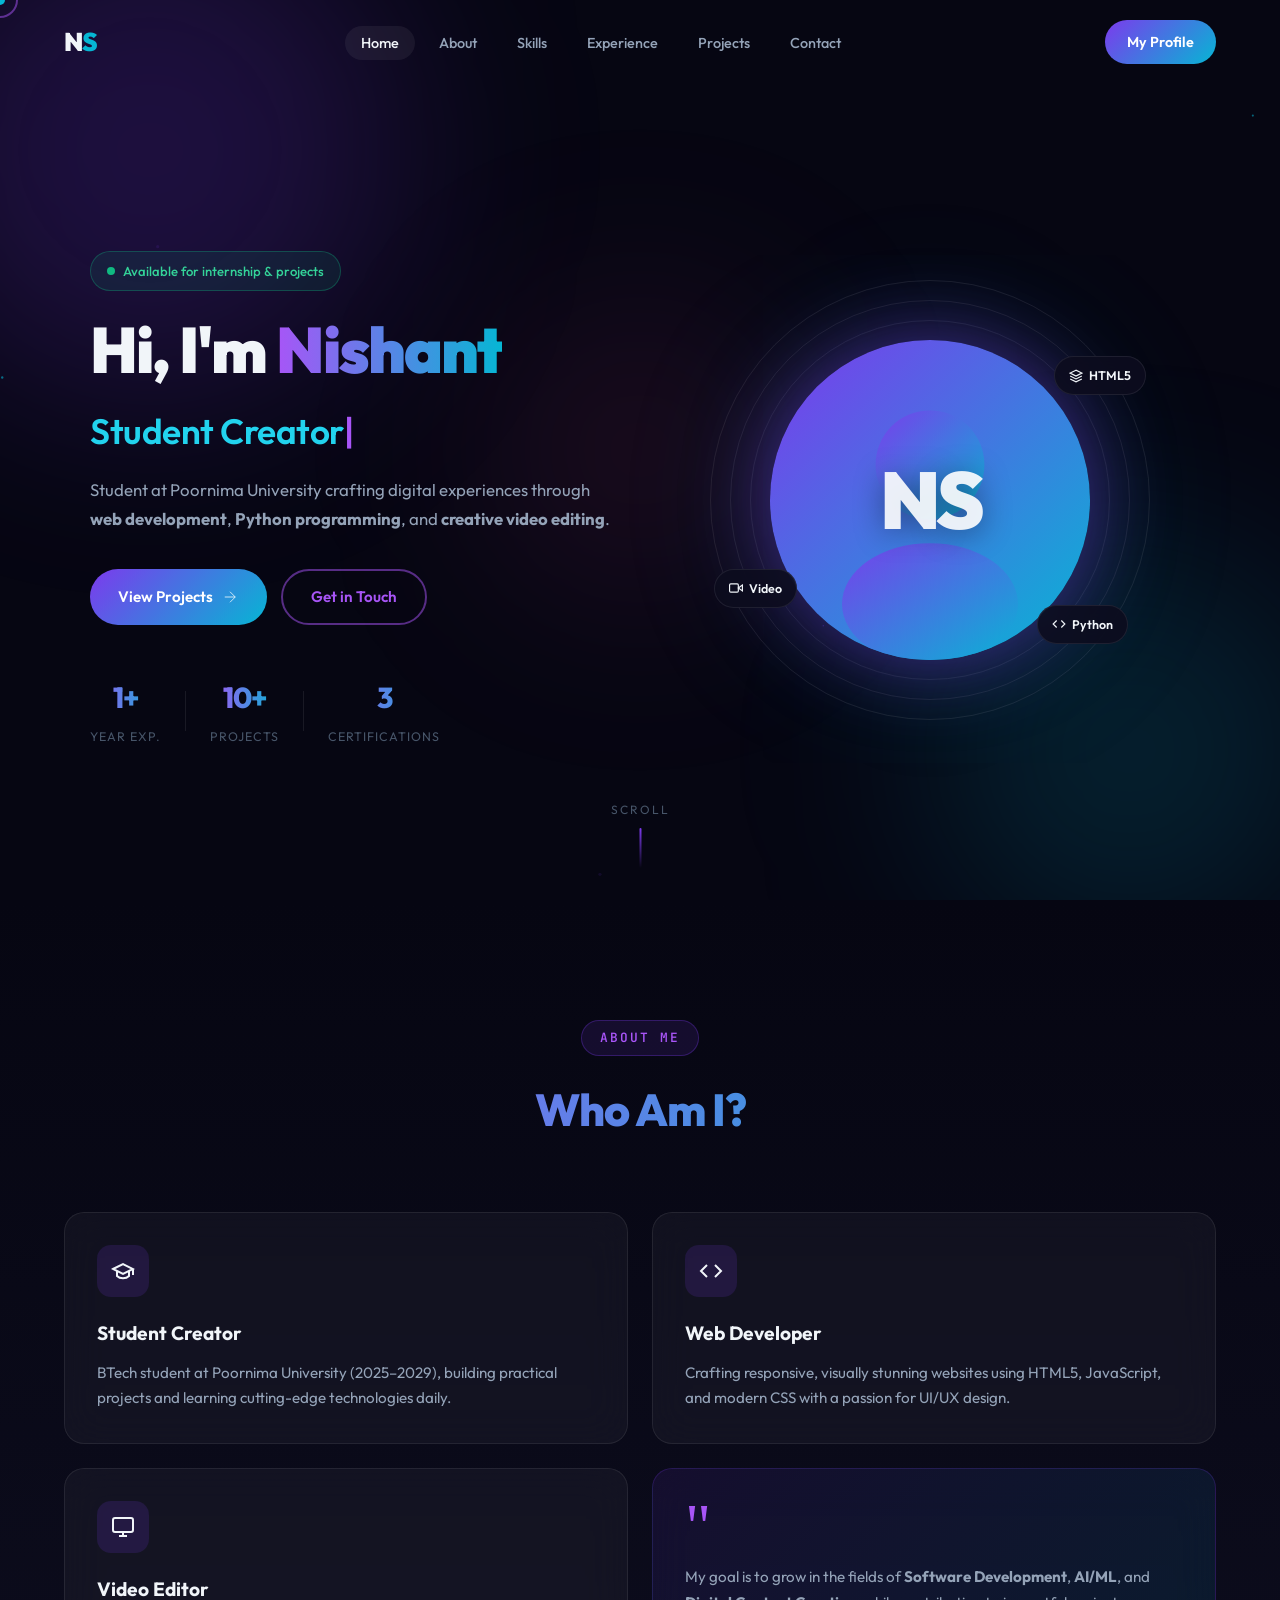
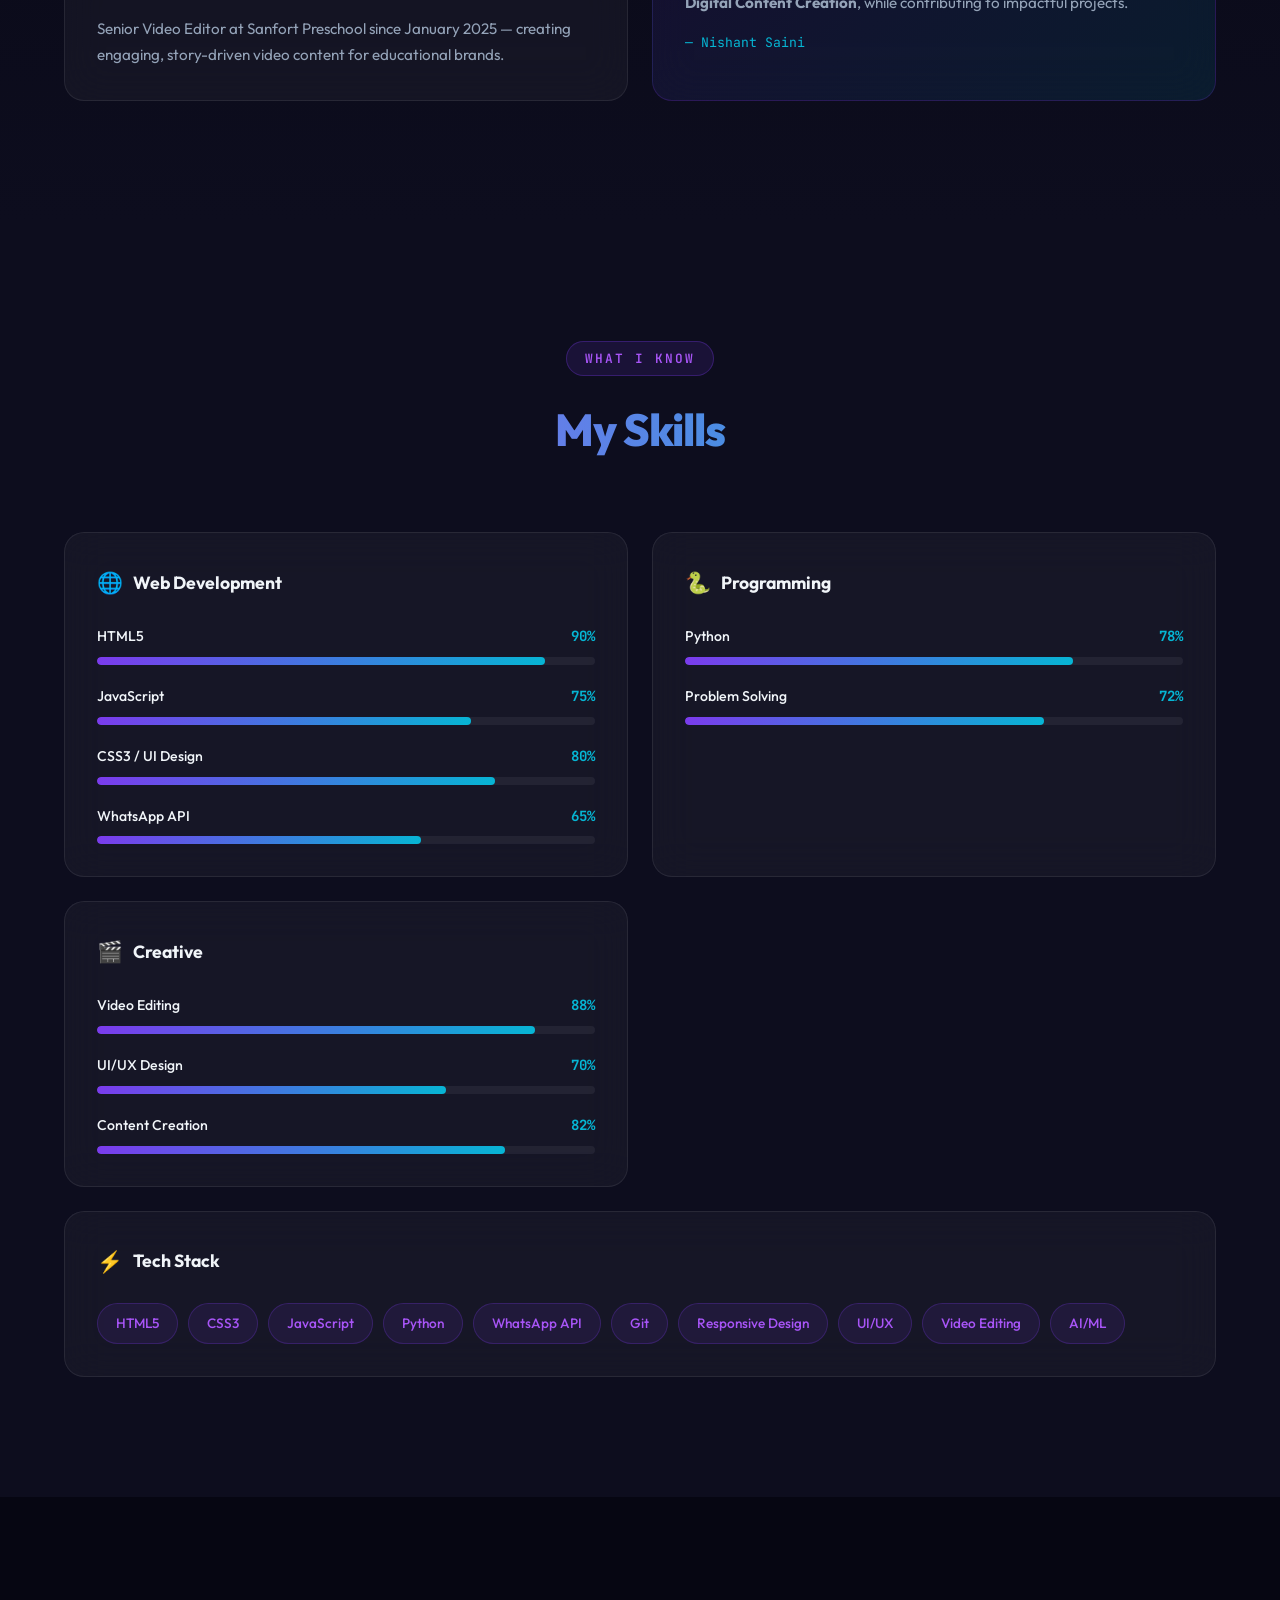
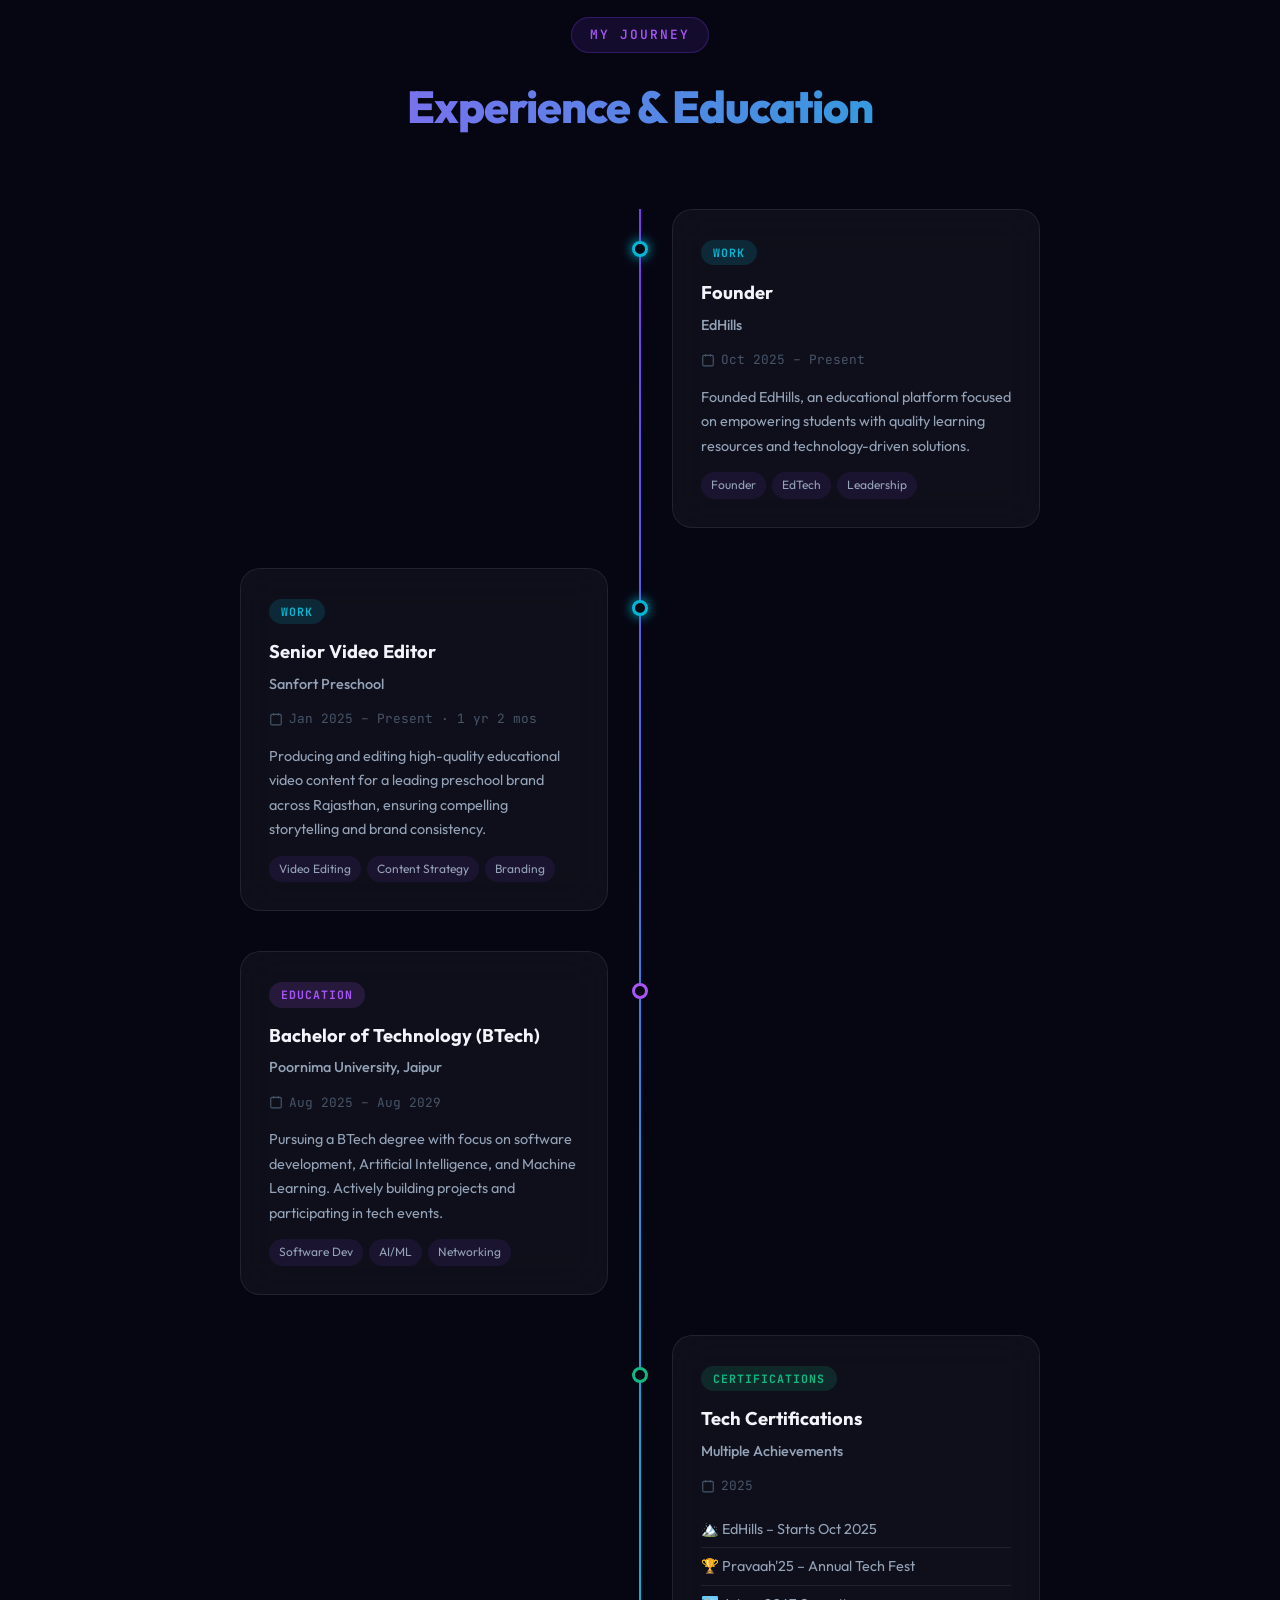
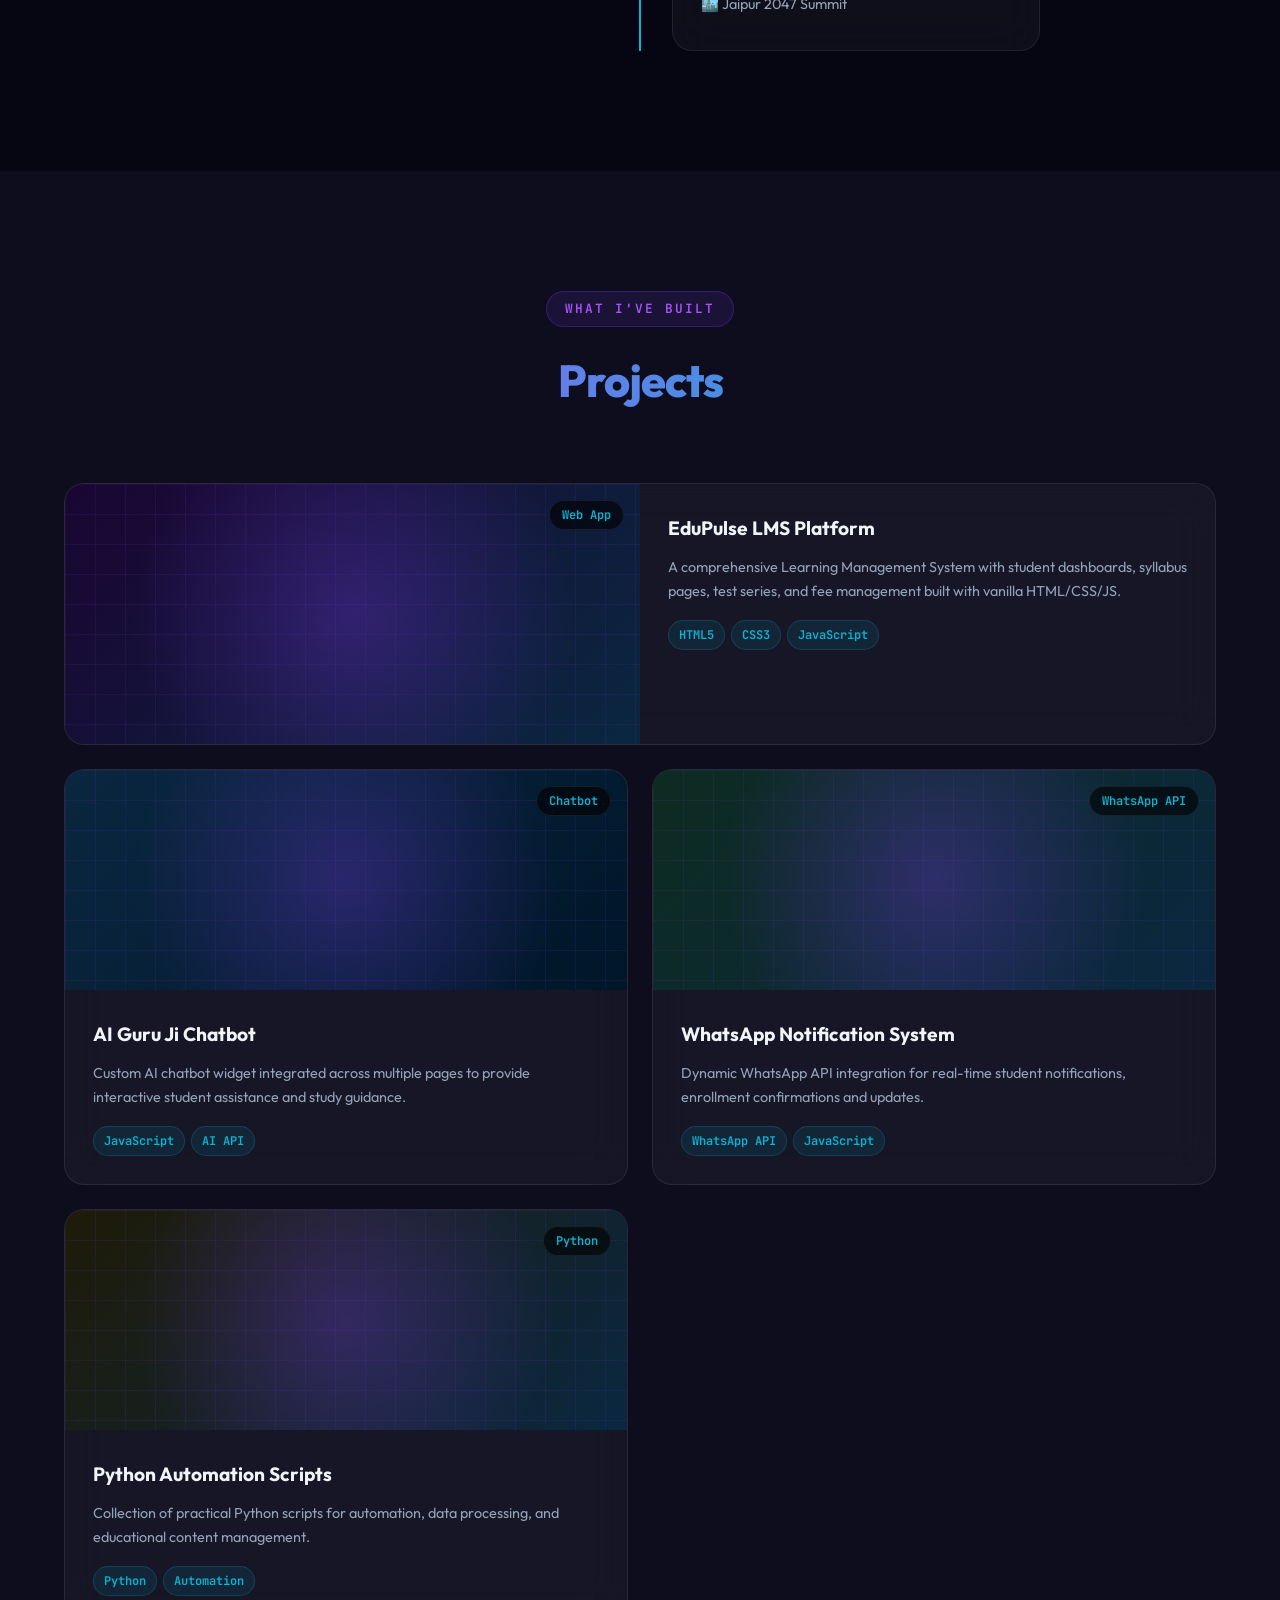
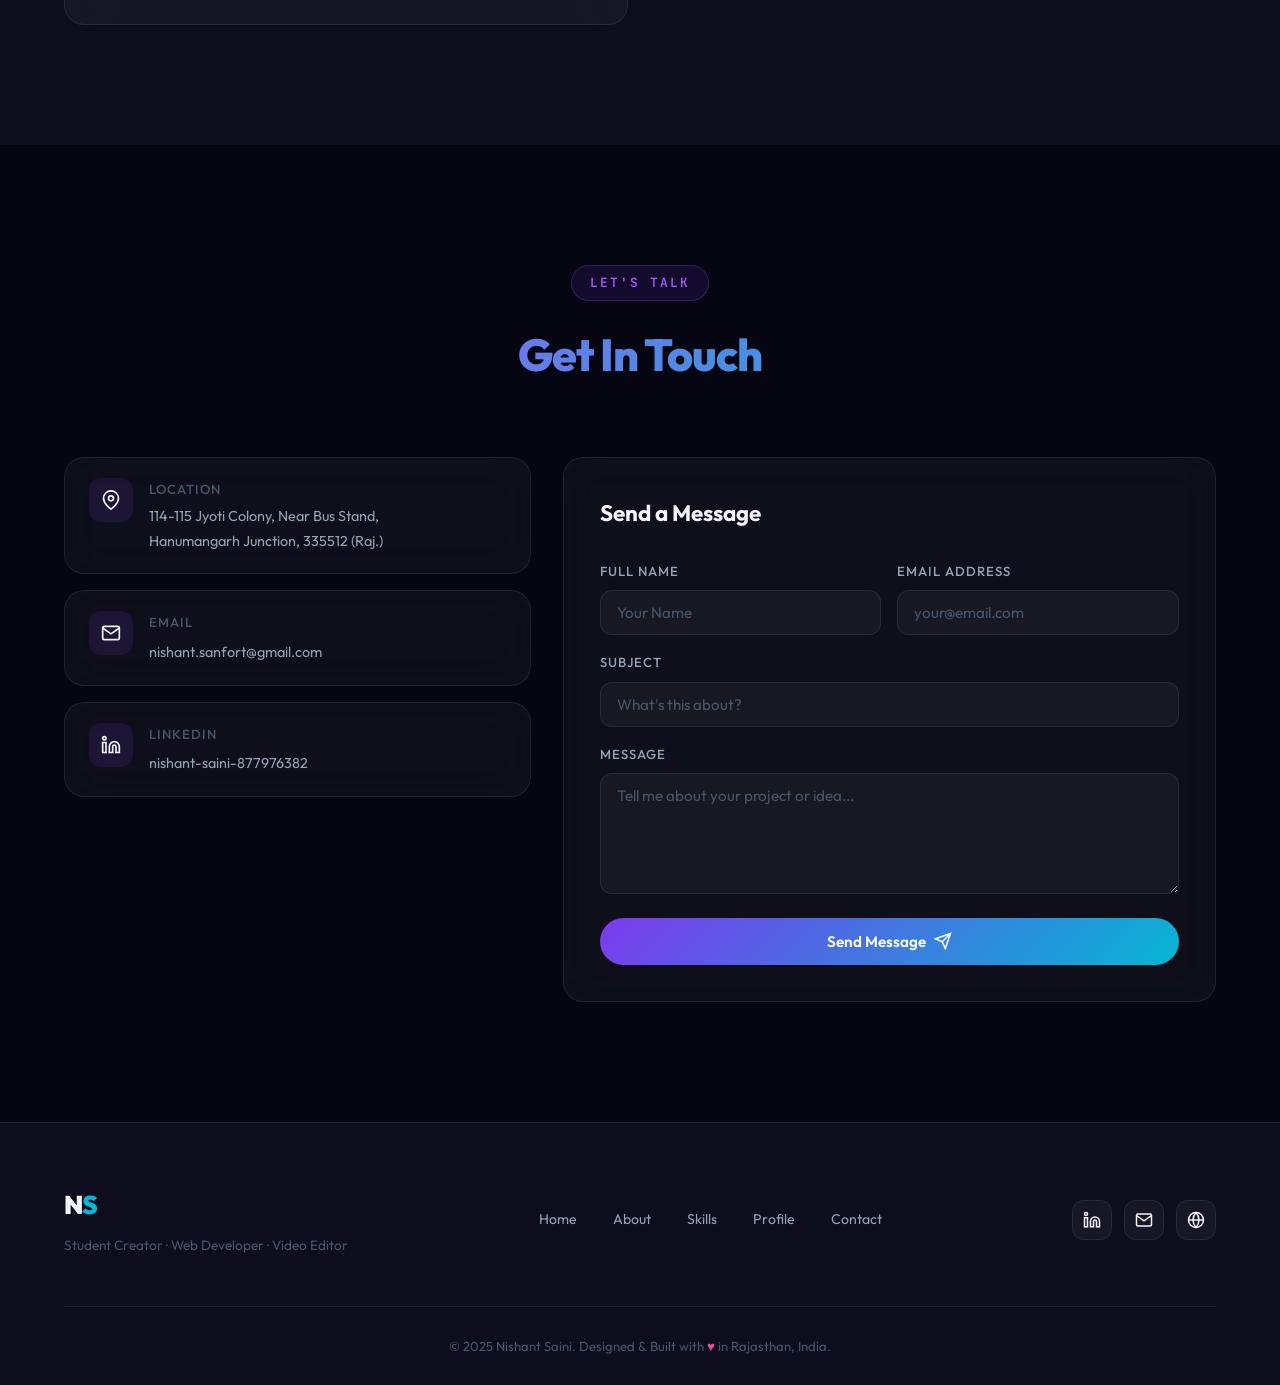
==== commit 1888e4dd: "Add files via upload" ====
--- a/index.html
+++ b/index.html
@@ -84,7 +84,7 @@
           </div>
           <div class="stat-divider"></div>
           <div class="stat-item">
-            <span class="stat-num">2</span>
+            <span class="stat-num">3</span>
             <span class="stat-label">Certifications</span>
           </div>
         </div>
@@ -263,6 +263,20 @@
           <div class="timeline-dot active"></div>
           <div class="timeline-card glass">
             <div class="timeline-badge work">Work</div>
+            <h3>Founder</h3>
+            <h4>EdHills</h4>
+            <span class="timeline-date">
+              <svg viewBox="0 0 24 24" fill="none"><rect x="3" y="4" width="18" height="18" rx="2" stroke="currentColor" stroke-width="2"/><line x1="16" y1="2" x2="16" y2="6" stroke="currentColor" stroke-width="2"/><line x1="8" y1="2" x2="8" y2="6" stroke="currentColor" stroke-width="2"/></svg>
+              Oct 2025 – Present
+            </span>
+            <p>Founded EdHills, an educational platform focused on empowering students with quality learning resources and technology-driven solutions.</p>
+            <div class="tl-tags"><span>Founder</span><span>EdTech</span><span>Leadership</span></div>
+          </div>
+        </div>
+        <div class="timeline-item left">
+          <div class="timeline-dot active"></div>
+          <div class="timeline-card glass">
+            <div class="timeline-badge work">Work</div>
             <h3>Senior Video Editor</h3>
             <h4>Sanfort Preschool</h4>
             <span class="timeline-date">
@@ -298,6 +312,7 @@
               2025
             </span>
             <ul class="cert-list">
+              <li>🏔️ EdHills – Starts Oct 2025</li>
               <li>🏆 Pravaah'25 – Annual Tech Fest</li>
               <li>🏙️ Jaipur 2047 Summit</li>
             </ul>
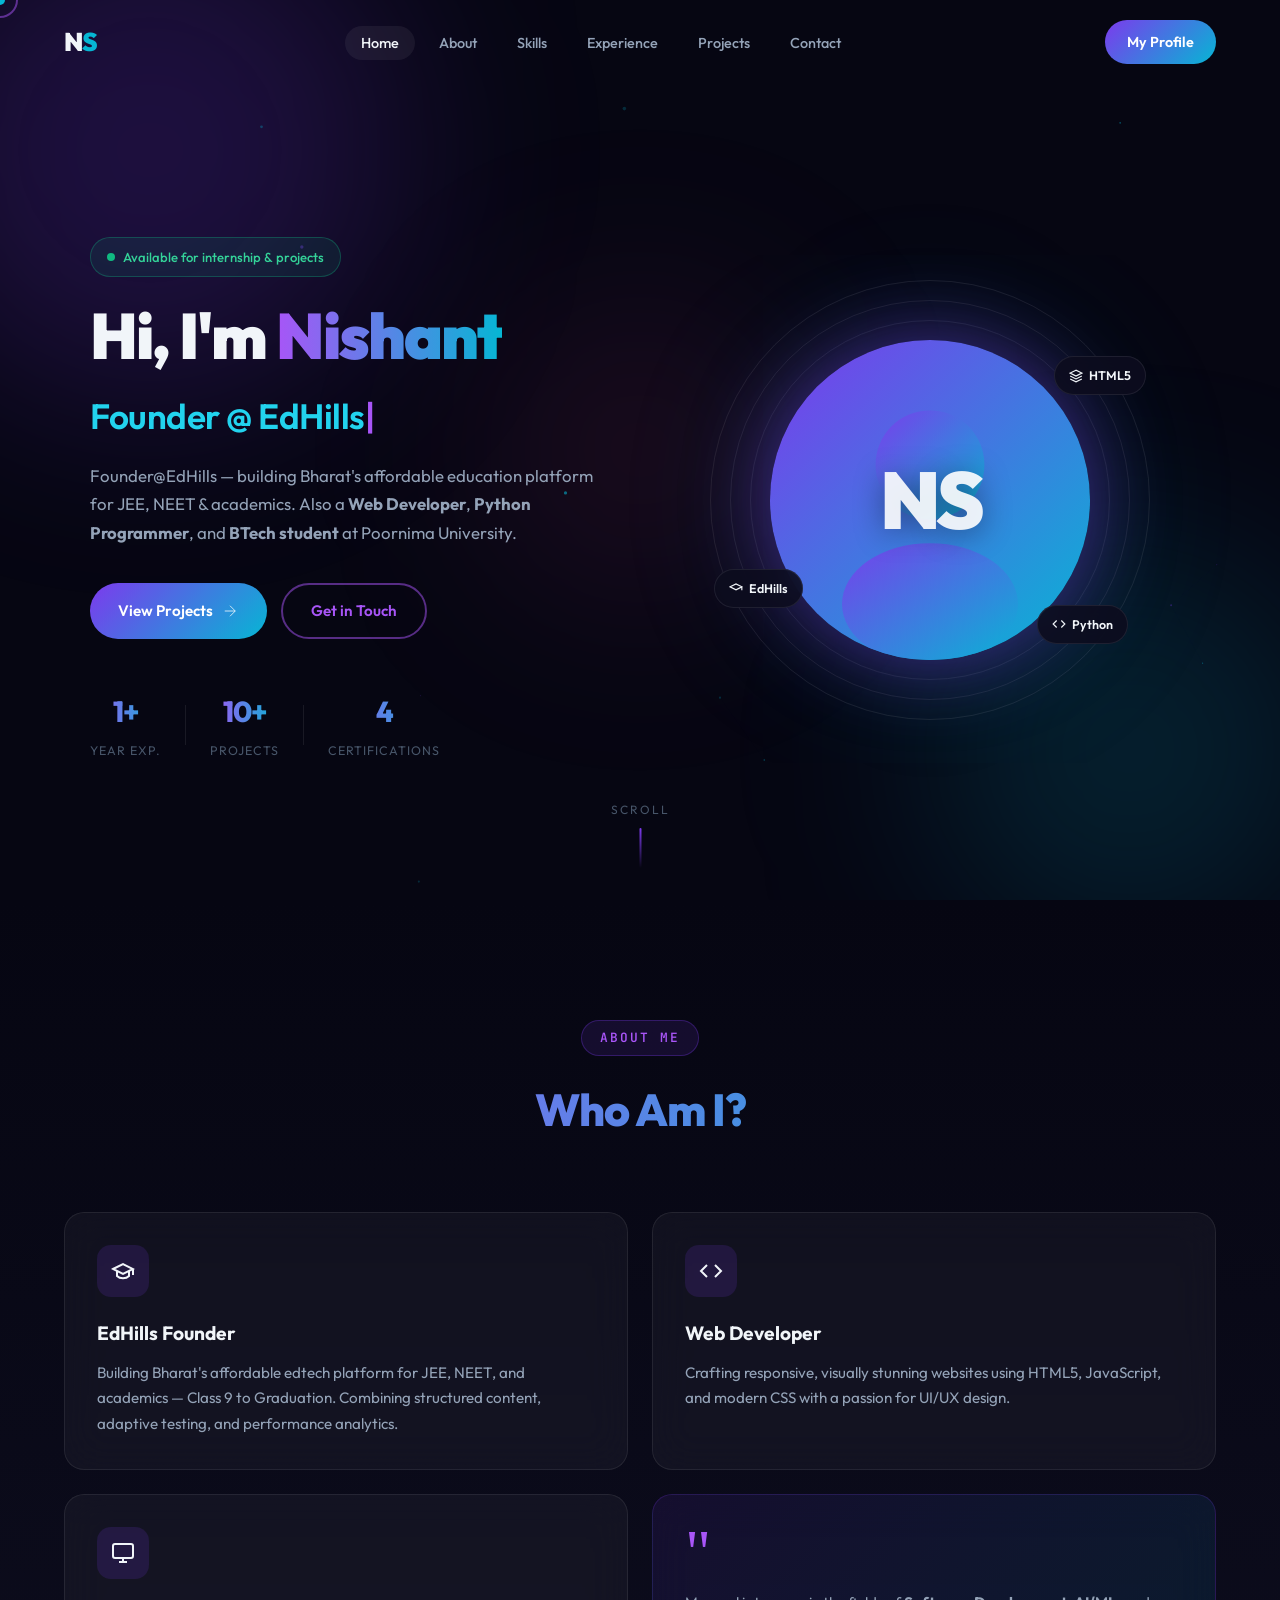
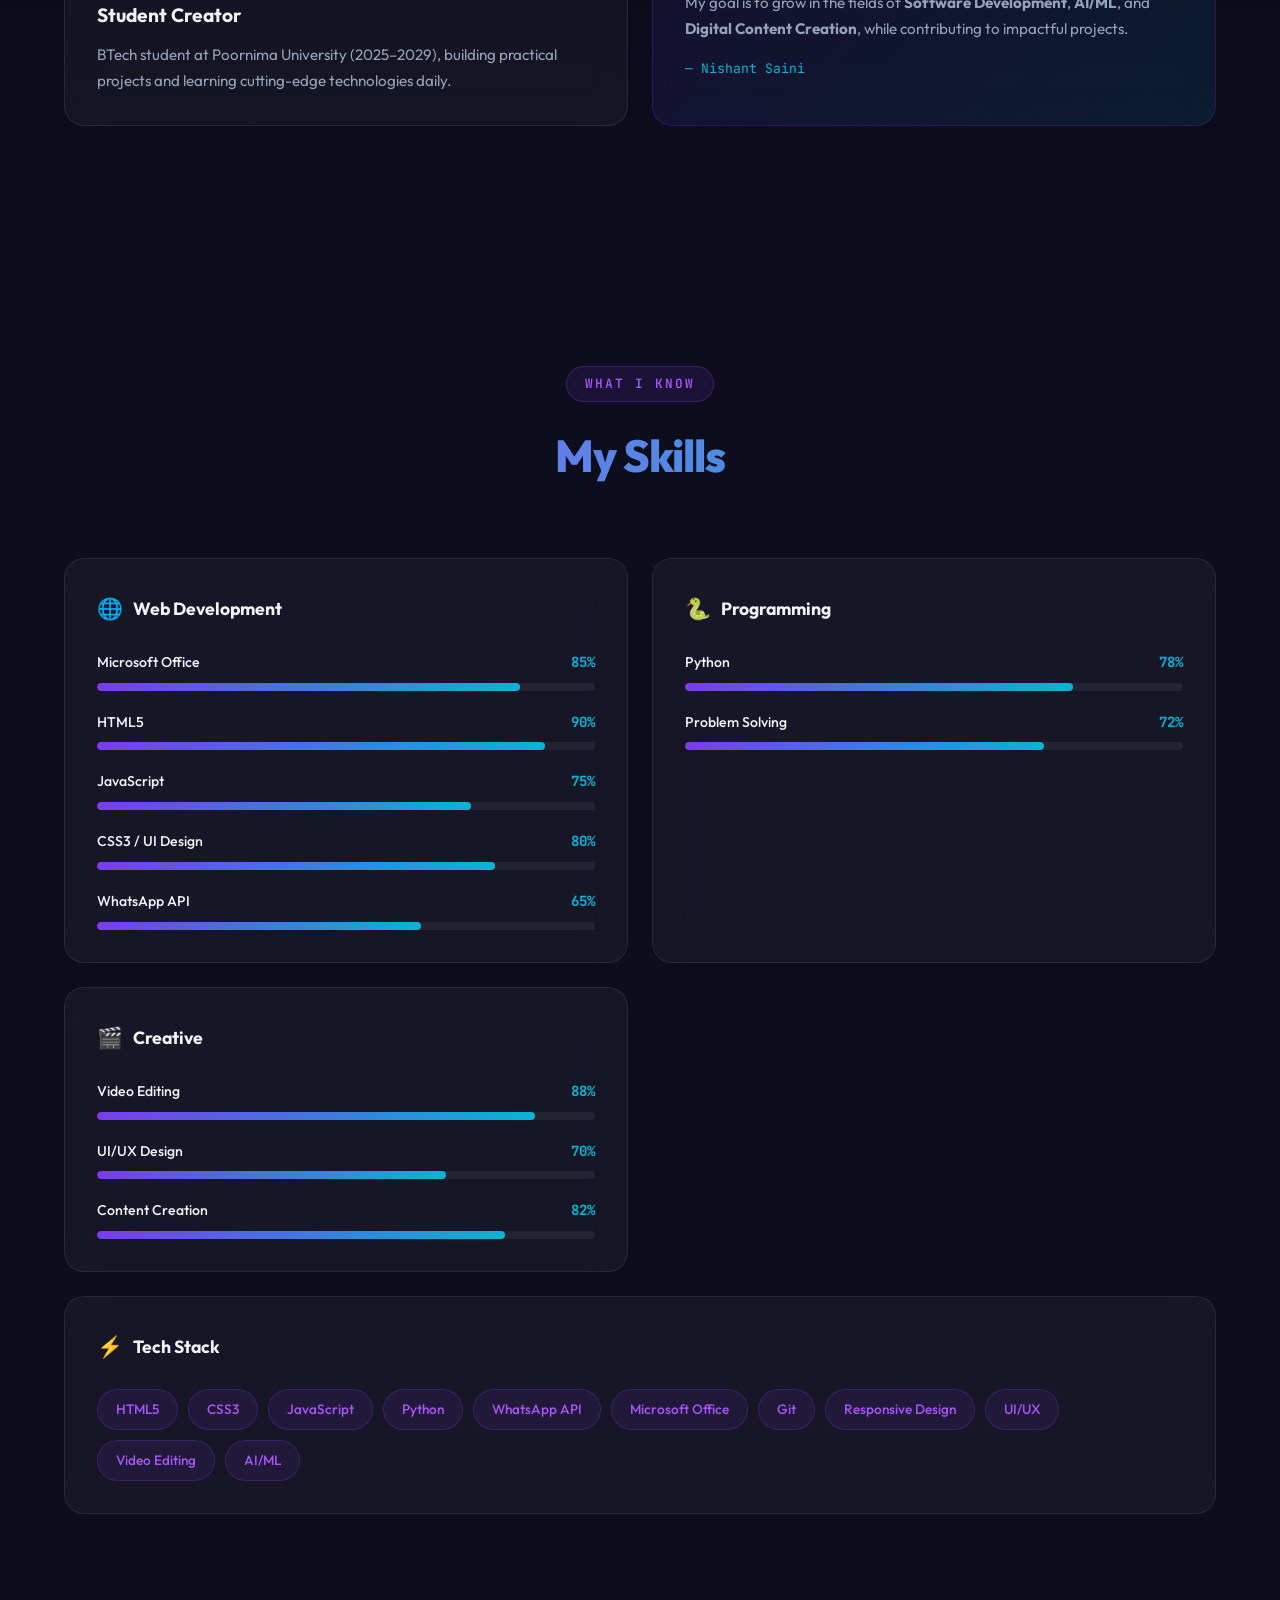
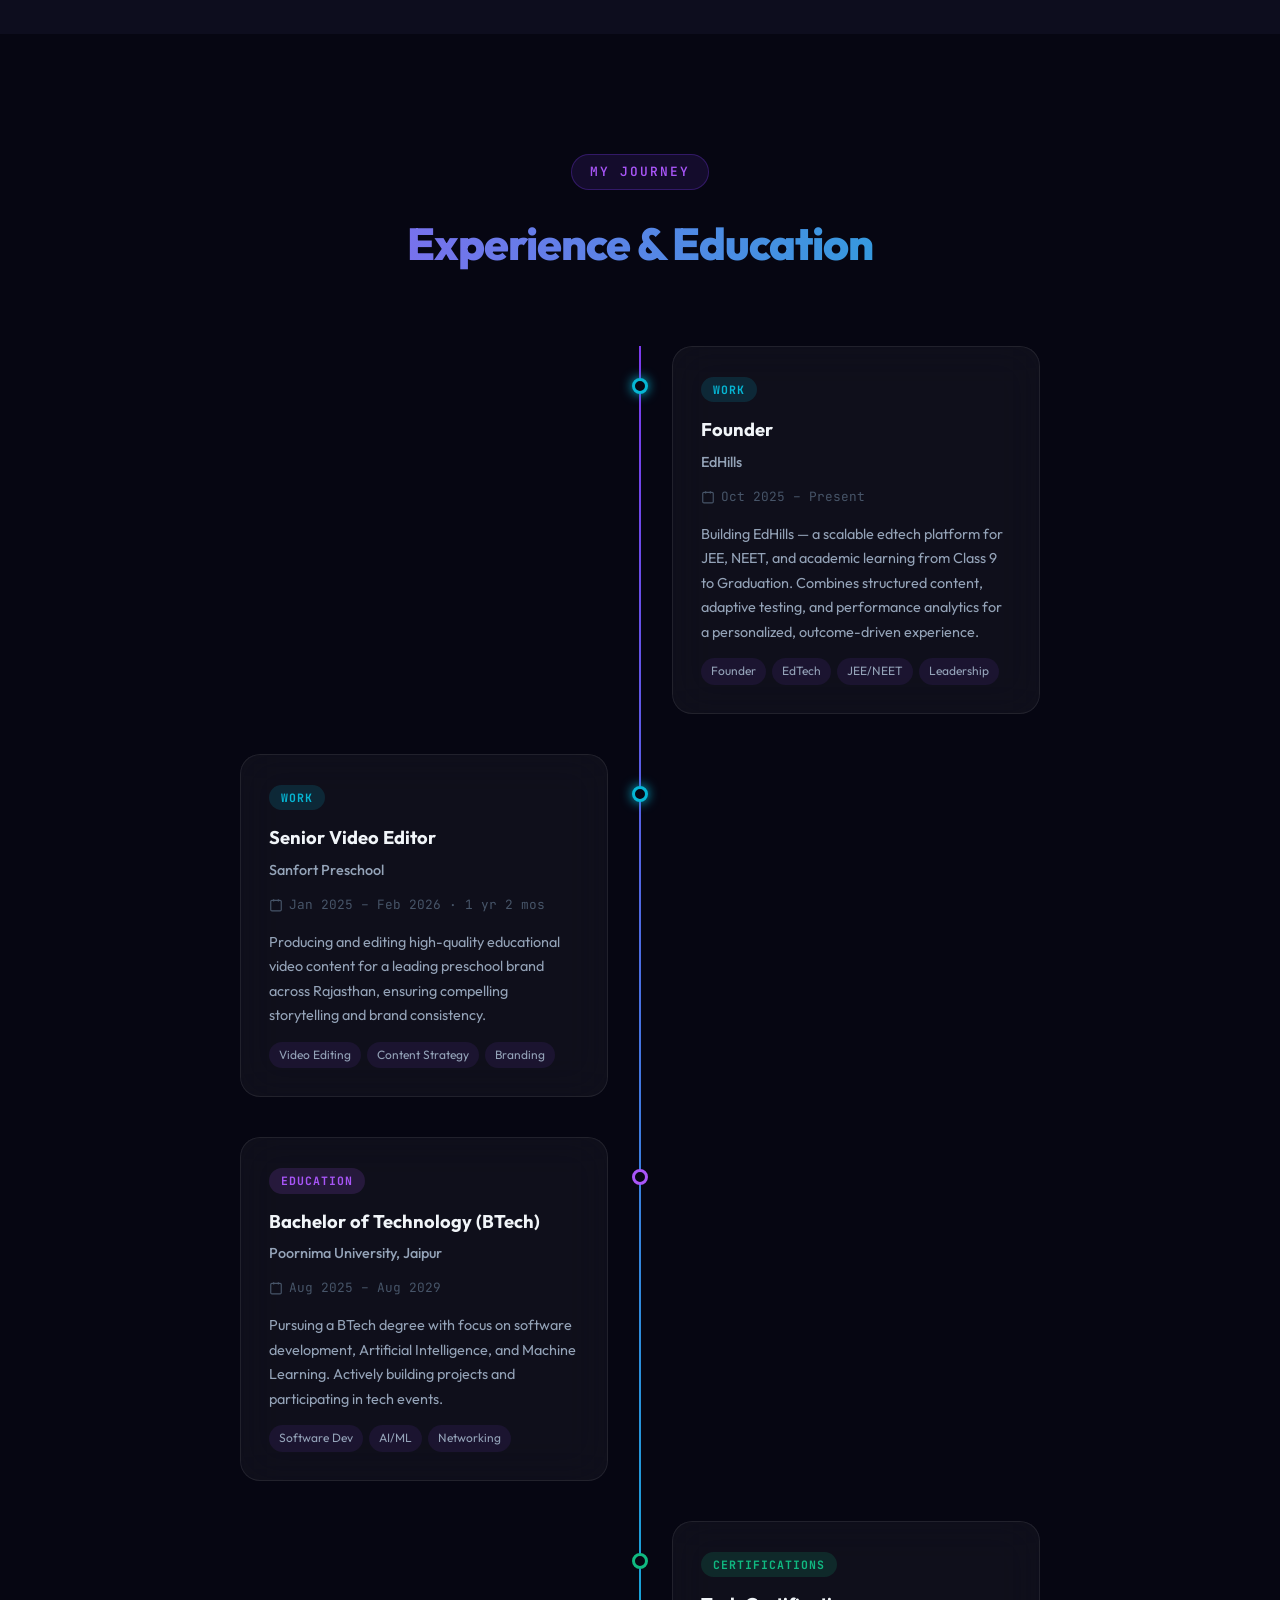
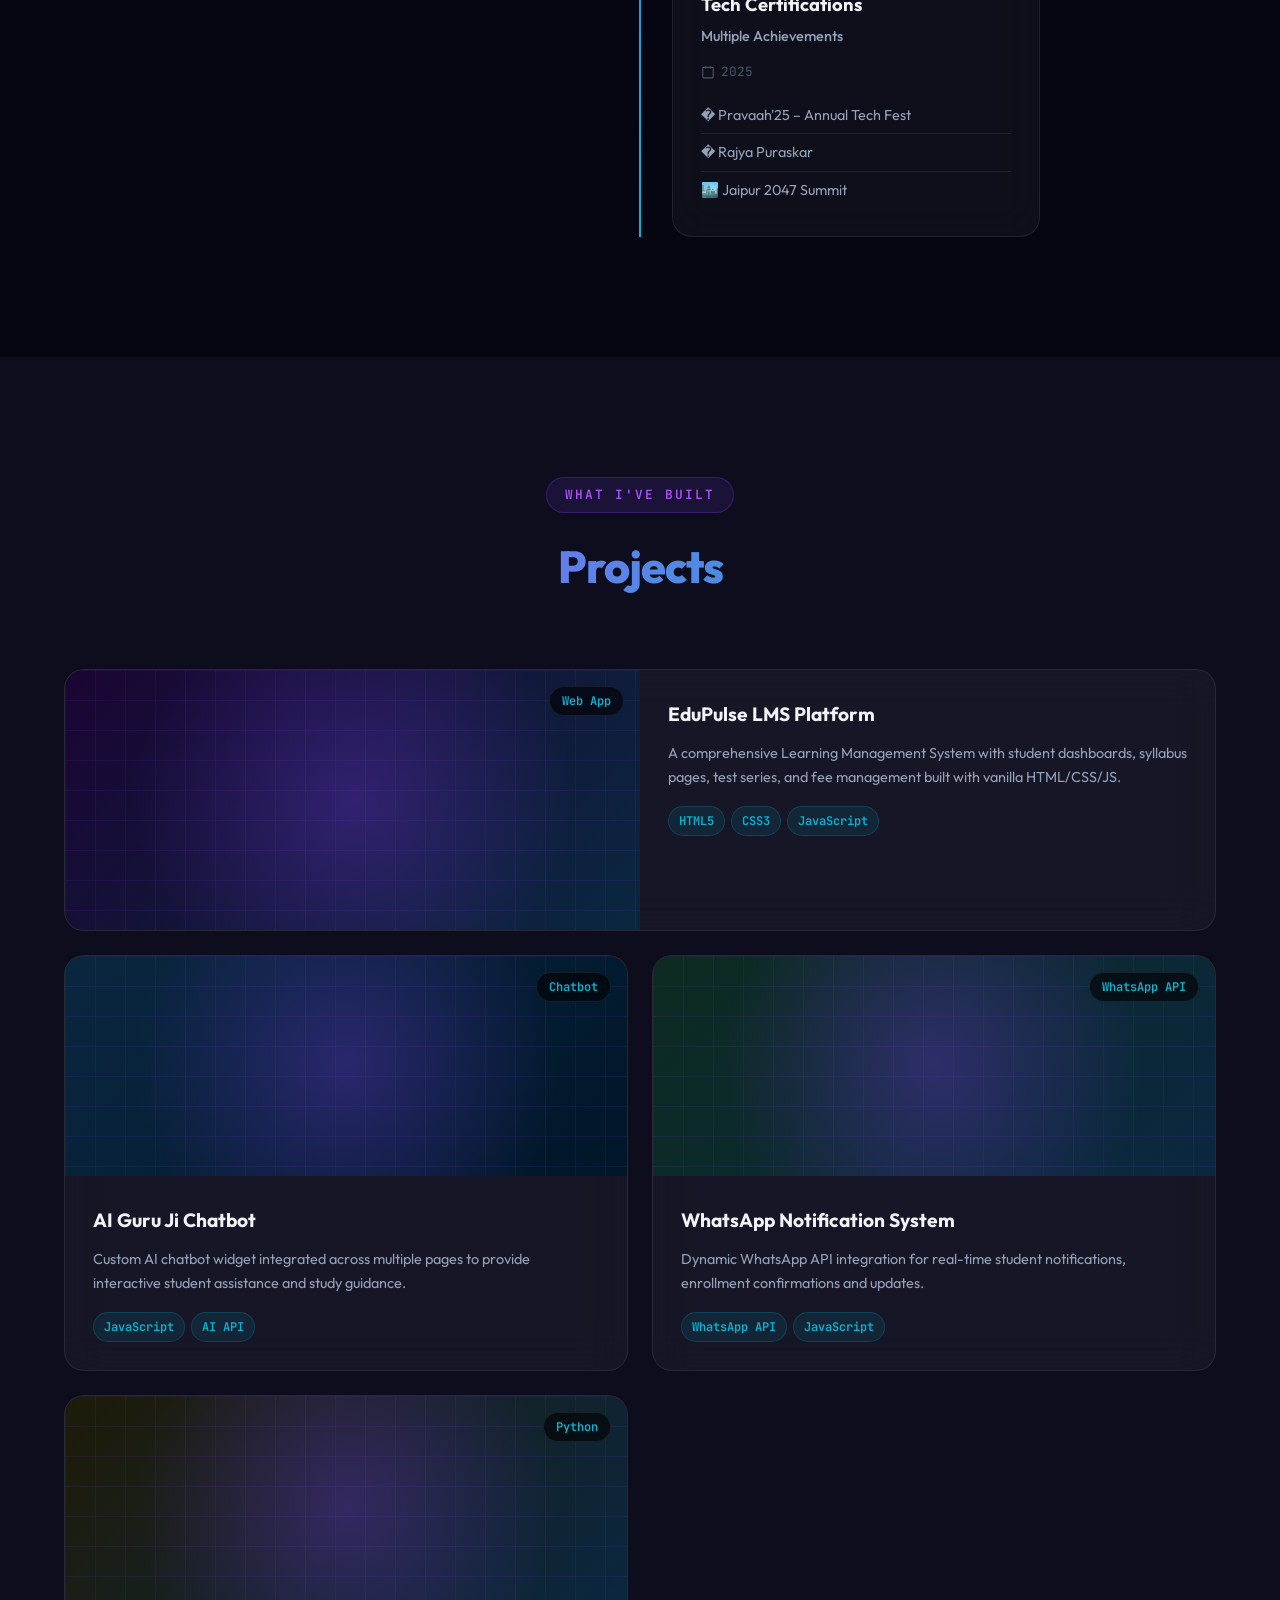
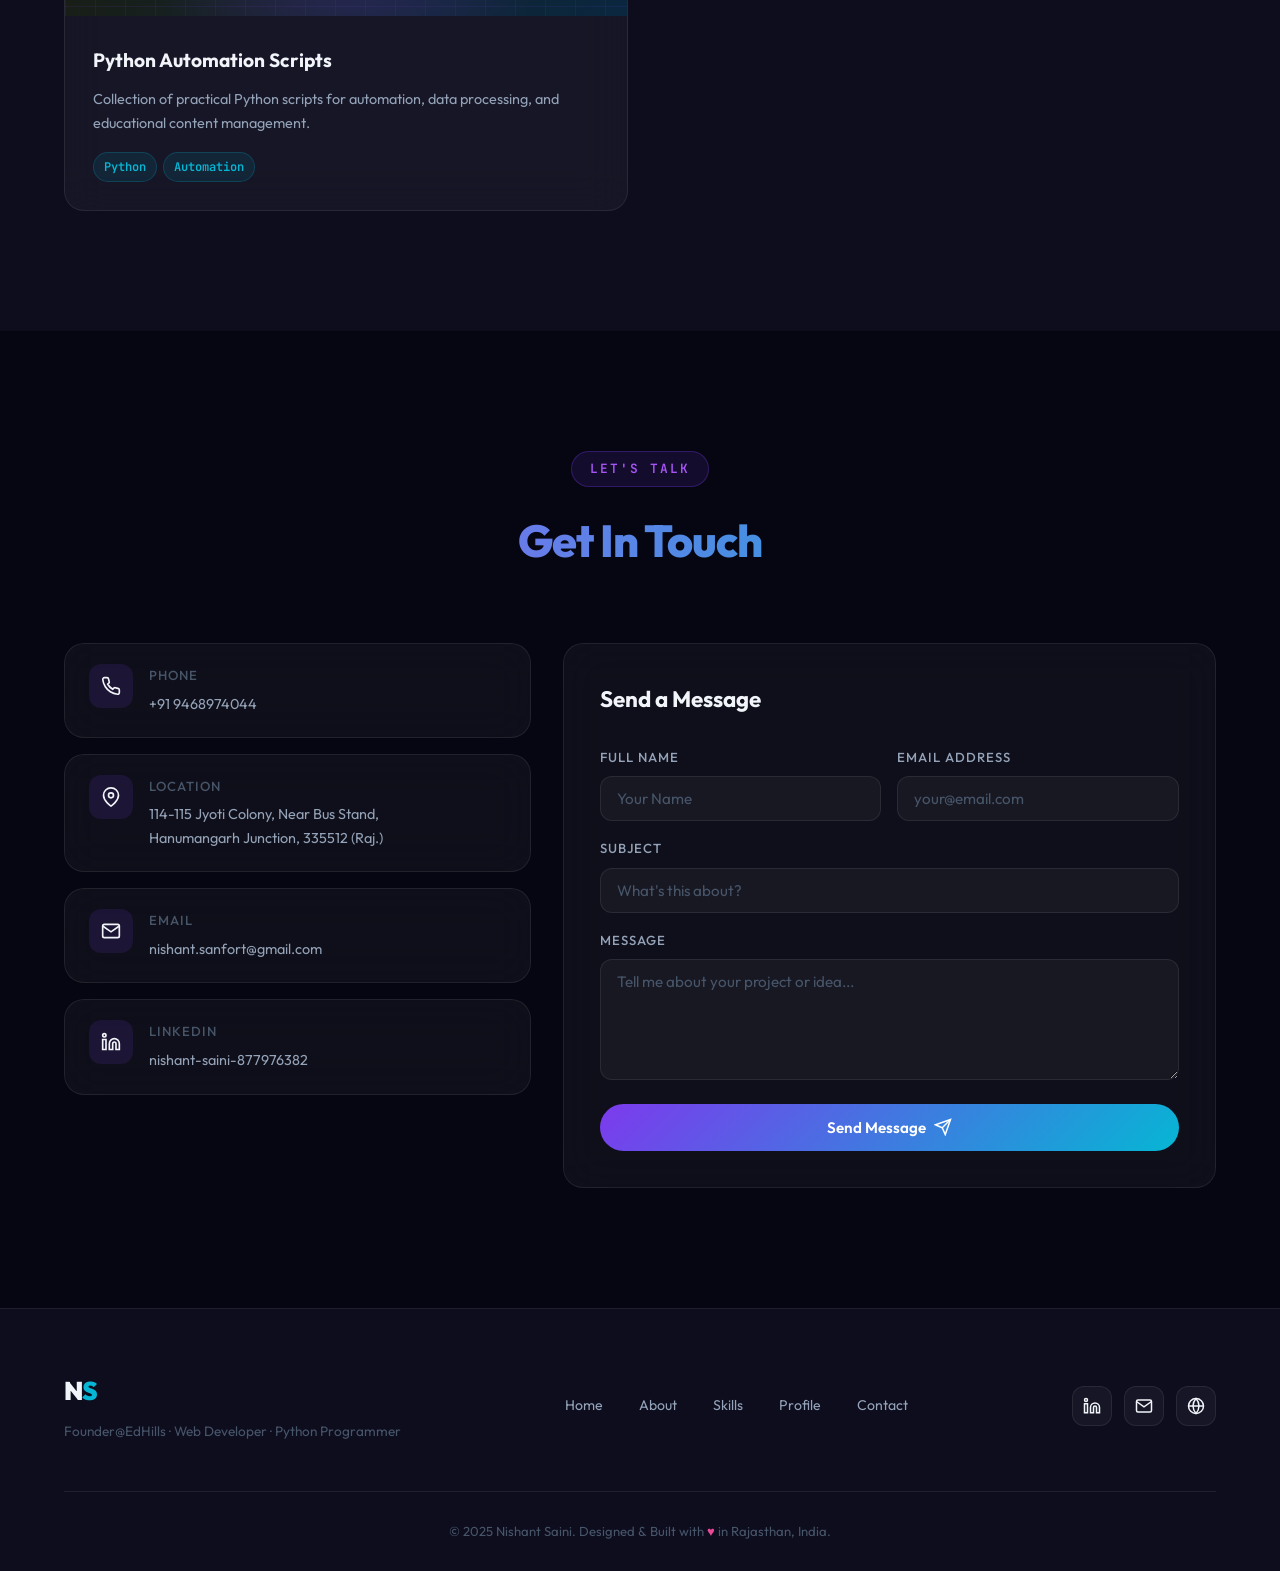
==== commit e2c115e8: "Add files via upload" ====
--- a/index.html
+++ b/index.html
@@ -3,8 +3,8 @@
 <head>
   <meta charset="UTF-8" />
   <meta name="viewport" content="width=device-width, initial-scale=1.0" />
-  <title>Nishant Saini | Web Developer & Student Creator</title>
-  <meta name="description" content="Portfolio of Nishant Saini – Web Developer, Python Programmer & Video Editor studying at Poornima University, Jaipur." />
+  <title>Nishant Saini | Founder@EdHills | Web Developer</title>
+  <meta name="description" content="Portfolio of Nishant Saini – Founder@EdHills, Web Developer & Python Programmer building Bharat's Affordable Education Platform." />
   <link rel="preconnect" href="https://fonts.googleapis.com" />
   <link rel="preconnect" href="https://fonts.gstatic.com" crossorigin />
   <link href="https://fonts.googleapis.com/css2?family=Outfit:wght@300;400;500;600;700;800;900&family=JetBrains+Mono:wght@400;500;700&display=swap" rel="stylesheet" />
@@ -64,9 +64,9 @@
           </span>
         </h1>
         <p class="hero-desc">
-          Student at Poornima University crafting digital experiences through
-          <strong>web development</strong>, <strong>Python programming</strong>, and
-          <strong>creative video editing</strong>.
+          Founder@EdHills — building Bharat's affordable education platform for JEE, NEET &amp; academics.
+          Also a <strong>Web Developer</strong>, <strong>Python Programmer</strong>, and
+          <strong>BTech student</strong> at Poornima University.
         </p>
         <div class="hero-actions">
           <a href="#projects" class="btn-primary">View Projects <svg viewBox="0 0 24 24"><path d="M5 12h14M12 5l7 7-7 7"/></svg></a>
@@ -84,7 +84,7 @@
           </div>
           <div class="stat-divider"></div>
           <div class="stat-item">
-            <span class="stat-num">3</span>
+            <span class="stat-num">4</span>
             <span class="stat-label">Certifications</span>
           </div>
         </div>
@@ -117,8 +117,8 @@
             Python
           </div>
           <div class="floating-badge badge-video">
-            <svg viewBox="0 0 24 24" fill="none"><polygon points="23 7 16 12 23 17 23 7" stroke="currentColor" stroke-width="2"/><rect x="1" y="5" width="15" height="14" rx="2" stroke="currentColor" stroke-width="2"/></svg>
-            Video
+            <svg viewBox="0 0 24 24" fill="none"><path d="M22 10v6M2 10l10-5 10 5-10 5-10-5z" stroke="currentColor" stroke-width="2"/></svg>
+            EdHills
           </div>
         </div>
       </div>
@@ -141,8 +141,8 @@
           <div class="about-icon">
             <svg viewBox="0 0 24 24" fill="none"><path d="M22 10v6M2 10l10-5 10 5-10 5-10-5z" stroke="currentColor" stroke-width="2"/><path d="M6 12v5c3 3 9 3 12 0v-5" stroke="currentColor" stroke-width="2"/></svg>
           </div>
-          <h3>Student Creator</h3>
-          <p>BTech student at Poornima University (2025–2029), building practical projects and learning cutting-edge technologies daily.</p>
+          <h3>EdHills Founder</h3>
+          <p>Building Bharat's affordable edtech platform for JEE, NEET, and academics — Class 9 to Graduation. Combining structured content, adaptive testing, and performance analytics.</p>
         </div>
         <div class="about-card glass">
           <div class="about-icon">
@@ -155,8 +155,8 @@
           <div class="about-icon">
             <svg viewBox="0 0 24 24" fill="none"><rect x="2" y="3" width="20" height="14" rx="2" stroke="currentColor" stroke-width="2"/><line x1="8" y1="21" x2="16" y2="21" stroke="currentColor" stroke-width="2"/><line x1="12" y1="17" x2="12" y2="21" stroke="currentColor" stroke-width="2"/></svg>
           </div>
-          <h3>Video Editor</h3>
-          <p>Senior Video Editor at Sanfort Preschool since January 2025 — creating engaging, story-driven video content for educational brands.</p>
+          <h3>Student Creator</h3>
+          <p>BTech student at Poornima University (2025–2029), building practical projects and learning cutting-edge technologies daily.</p>
         </div>
         <div class="about-card glass highlight-card">
           <div class="about-quote">"</div>
@@ -180,6 +180,10 @@
             <span class="cat-icon">🌐</span> Web Development
           </h3>
           <div class="skill-bars">
+            <div class="skill-bar-item">
+              <div class="skill-info"><span>Microsoft Office</span><span>85%</span></div>
+              <div class="bar-bg"><div class="bar-fill" data-width="85" style="--w:85%"></div></div>
+            </div>
             <div class="skill-bar-item">
               <div class="skill-info"><span>HTML5</span><span>90%</span></div>
               <div class="bar-bg"><div class="bar-fill" data-width="90" style="--w:90%"></div></div>
@@ -240,6 +244,7 @@
             <span class="tag">JavaScript</span>
             <span class="tag">Python</span>
             <span class="tag">WhatsApp API</span>
+            <span class="tag">Microsoft Office</span>
             <span class="tag">Git</span>
             <span class="tag">Responsive Design</span>
             <span class="tag">UI/UX</span>
@@ -269,8 +274,8 @@
               <svg viewBox="0 0 24 24" fill="none"><rect x="3" y="4" width="18" height="18" rx="2" stroke="currentColor" stroke-width="2"/><line x1="16" y1="2" x2="16" y2="6" stroke="currentColor" stroke-width="2"/><line x1="8" y1="2" x2="8" y2="6" stroke="currentColor" stroke-width="2"/></svg>
               Oct 2025 – Present
             </span>
-            <p>Founded EdHills, an educational platform focused on empowering students with quality learning resources and technology-driven solutions.</p>
-            <div class="tl-tags"><span>Founder</span><span>EdTech</span><span>Leadership</span></div>
+            <p>Building EdHills — a scalable edtech platform for JEE, NEET, and academic learning from Class 9 to Graduation. Combines structured content, adaptive testing, and performance analytics for a personalized, outcome-driven experience.</p>
+            <div class="tl-tags"><span>Founder</span><span>EdTech</span><span>JEE/NEET</span><span>Leadership</span></div>
           </div>
         </div>
         <div class="timeline-item left">
@@ -281,7 +286,7 @@
             <h4>Sanfort Preschool</h4>
             <span class="timeline-date">
               <svg viewBox="0 0 24 24" fill="none"><rect x="3" y="4" width="18" height="18" rx="2" stroke="currentColor" stroke-width="2"/><line x1="16" y1="2" x2="16" y2="6" stroke="currentColor" stroke-width="2"/><line x1="8" y1="2" x2="8" y2="6" stroke="currentColor" stroke-width="2"/></svg>
-              Jan 2025 – Present · 1 yr 2 mos
+              Jan 2025 – Feb 2026 · 1 yr 2 mos
             </span>
             <p>Producing and editing high-quality educational video content for a leading preschool brand across Rajasthan, ensuring compelling storytelling and brand consistency.</p>
             <div class="tl-tags"><span>Video Editing</span><span>Content Strategy</span><span>Branding</span></div>
@@ -312,8 +317,8 @@
               2025
             </span>
             <ul class="cert-list">
-              <li>🏔️ EdHills – Starts Oct 2025</li>
-              <li>🏆 Pravaah'25 – Annual Tech Fest</li>
+              <li>� Pravaah'25 – Annual Tech Fest</li>
+              <li>�️ Rajya Puraskar</li>
               <li>🏙️ Jaipur 2047 Summit</li>
             </ul>
           </div>
@@ -397,6 +402,15 @@
         <div class="contact-info">
           <div class="contact-card glass">
             <div class="contact-icon">
+              <svg viewBox="0 0 24 24" fill="none"><path d="M22 16.92v3a2 2 0 01-2.18 2 19.79 19.79 0 01-8.63-3.07 19.5 19.5 0 01-6-6 19.79 19.79 0 01-3.07-8.67A2 2 0 014.11 2h3a2 2 0 012 1.72c.127.96.361 1.903.7 2.81a2 2 0 01-.45 2.11L8.09 9.91a16 16 0 006 6l1.27-1.27a2 2 0 012.11-.45c.907.339 1.85.573 2.81.7A2 2 0 0122 16.92z" stroke="currentColor" stroke-width="2"/></svg>
+            </div>
+            <div>
+              <h4>Phone</h4>
+              <a href="tel:+919468974044">+91 9468974044</a>
+            </div>
+          </div>
+          <div class="contact-card glass">
+            <div class="contact-icon">
               <svg viewBox="0 0 24 24" fill="none"><path d="M21 10c0 7-9 13-9 13s-9-6-9-13a9 9 0 0118 0z" stroke="currentColor" stroke-width="2"/><circle cx="12" cy="10" r="3" stroke="currentColor" stroke-width="2"/></svg>
             </div>
             <div>
@@ -459,7 +473,7 @@
       <div class="footer-inner">
         <div class="footer-brand">
           <span class="nav-logo">N<span class="accent">S</span></span>
-          <p>Student Creator · Web Developer · Video Editor</p>
+          <p>Founder@EdHills · Web Developer · Python Programmer</p>
         </div>
         <div class="footer-links">
           <a href="#home">Home</a>
